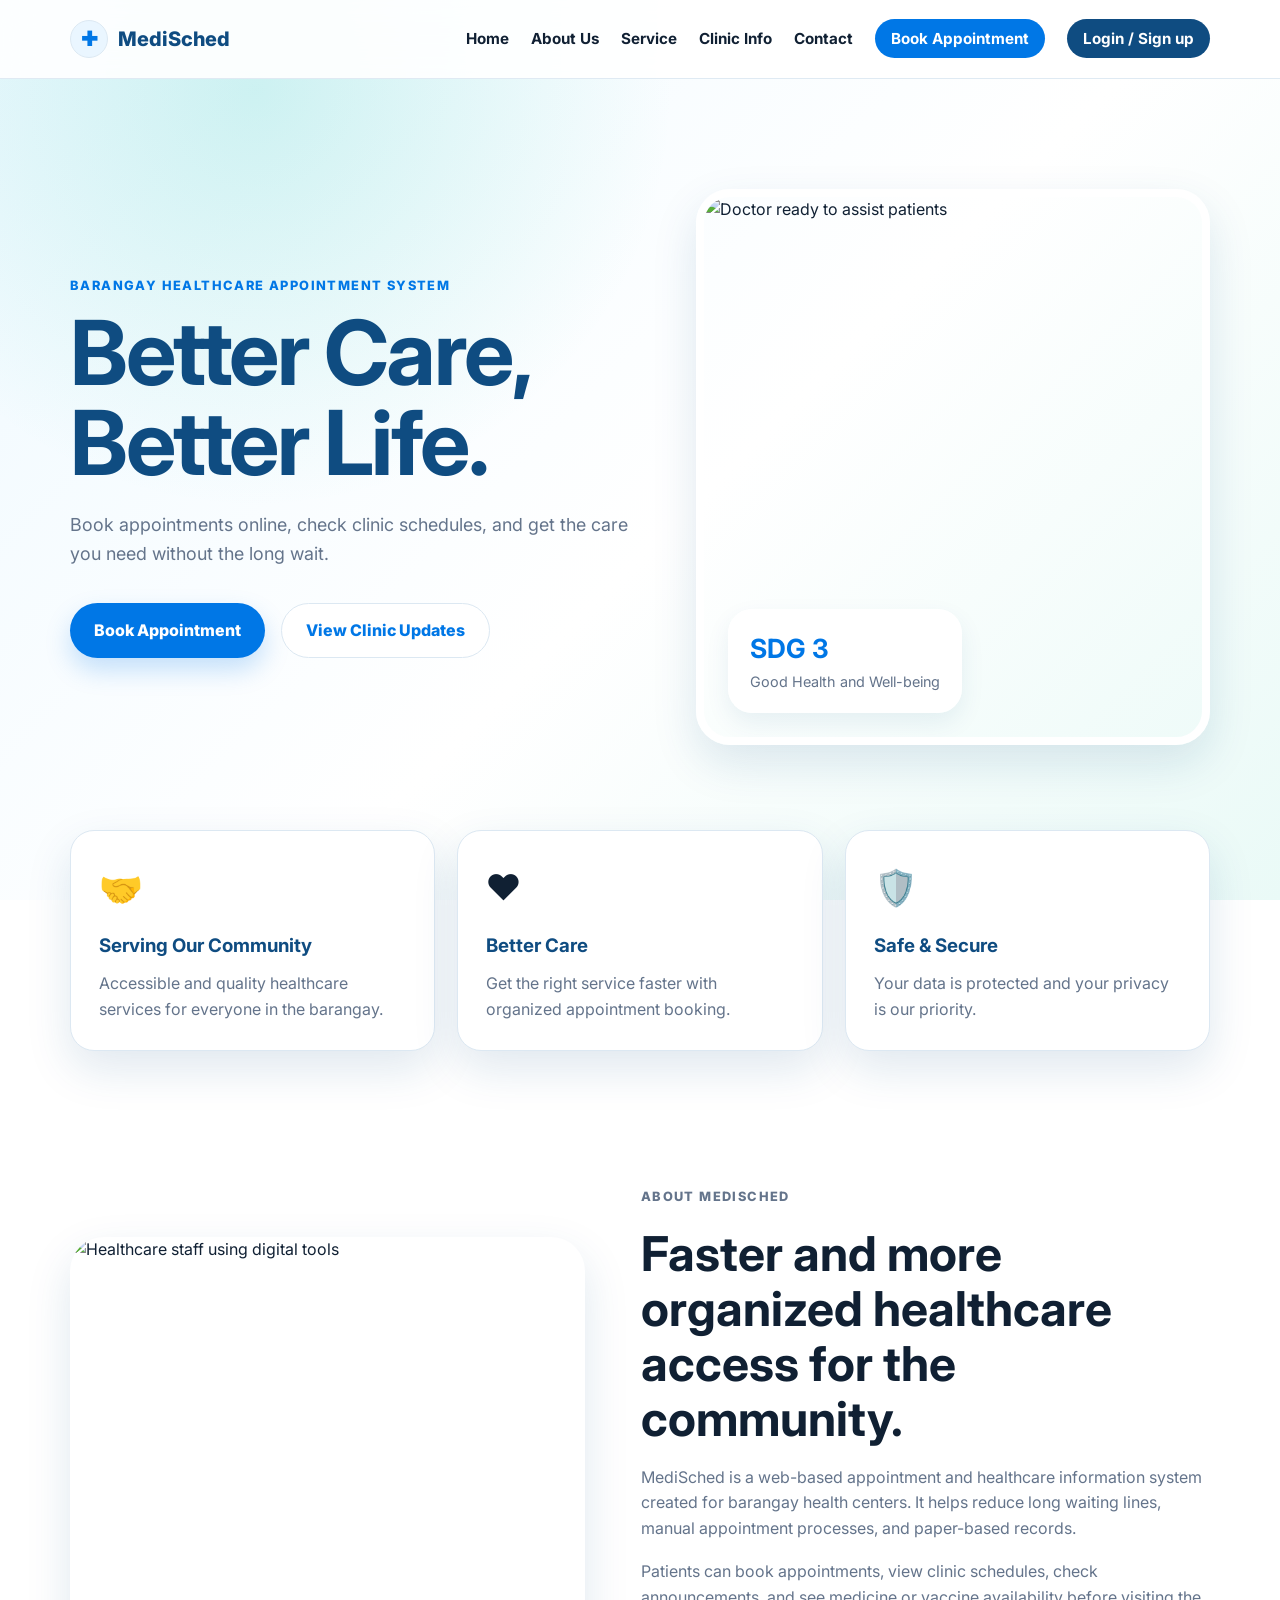
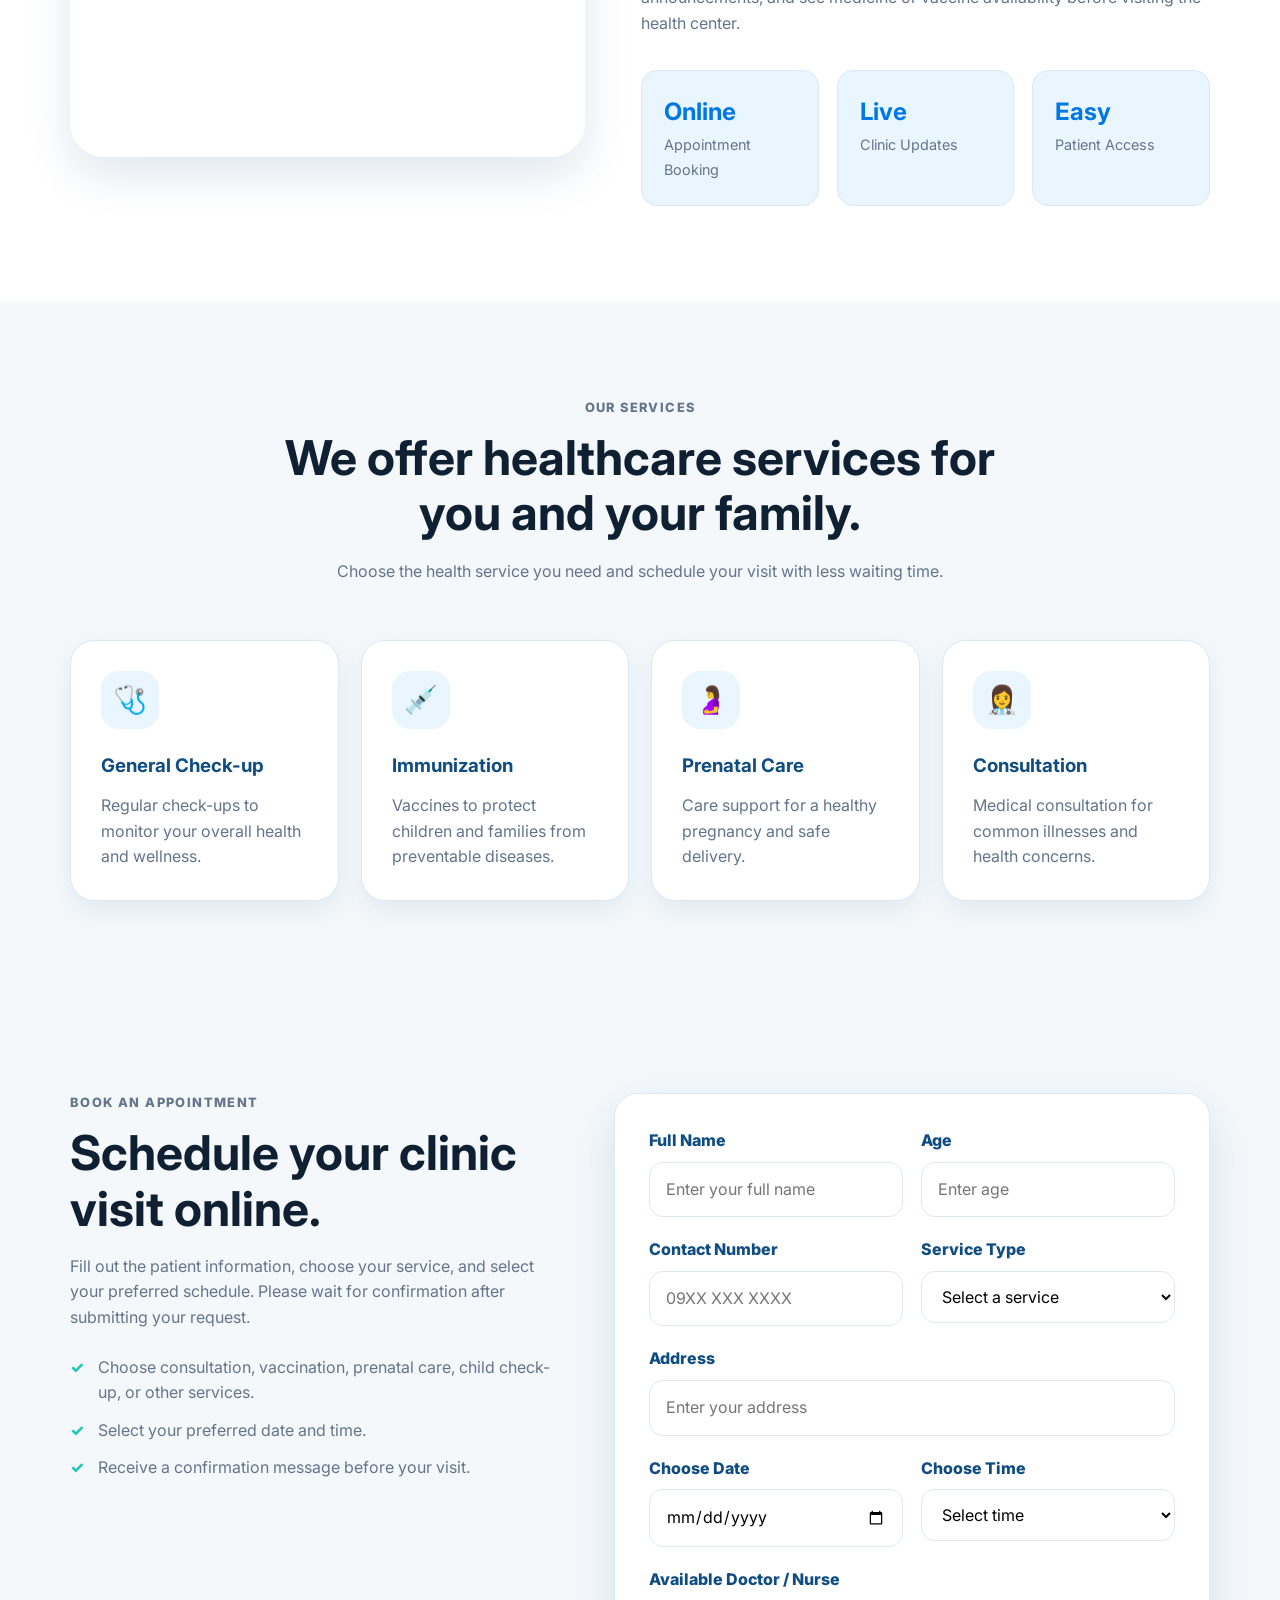
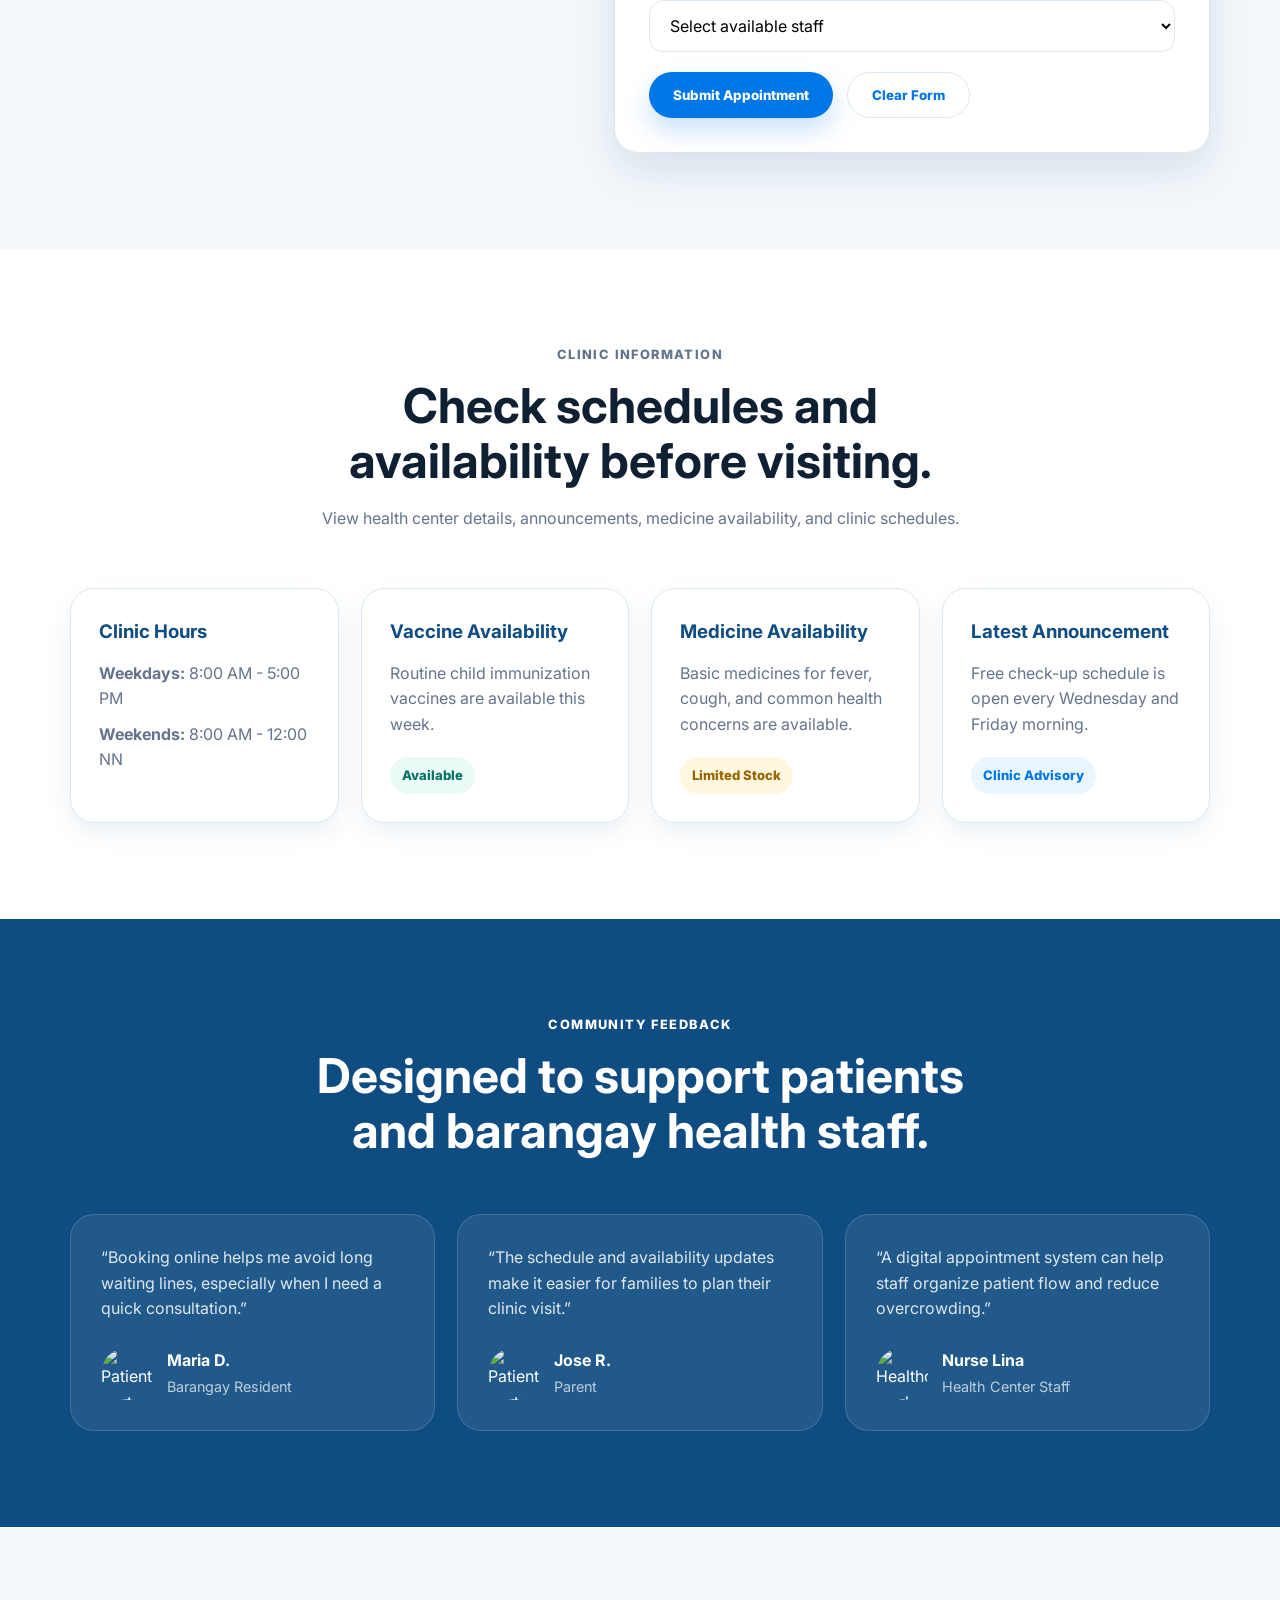
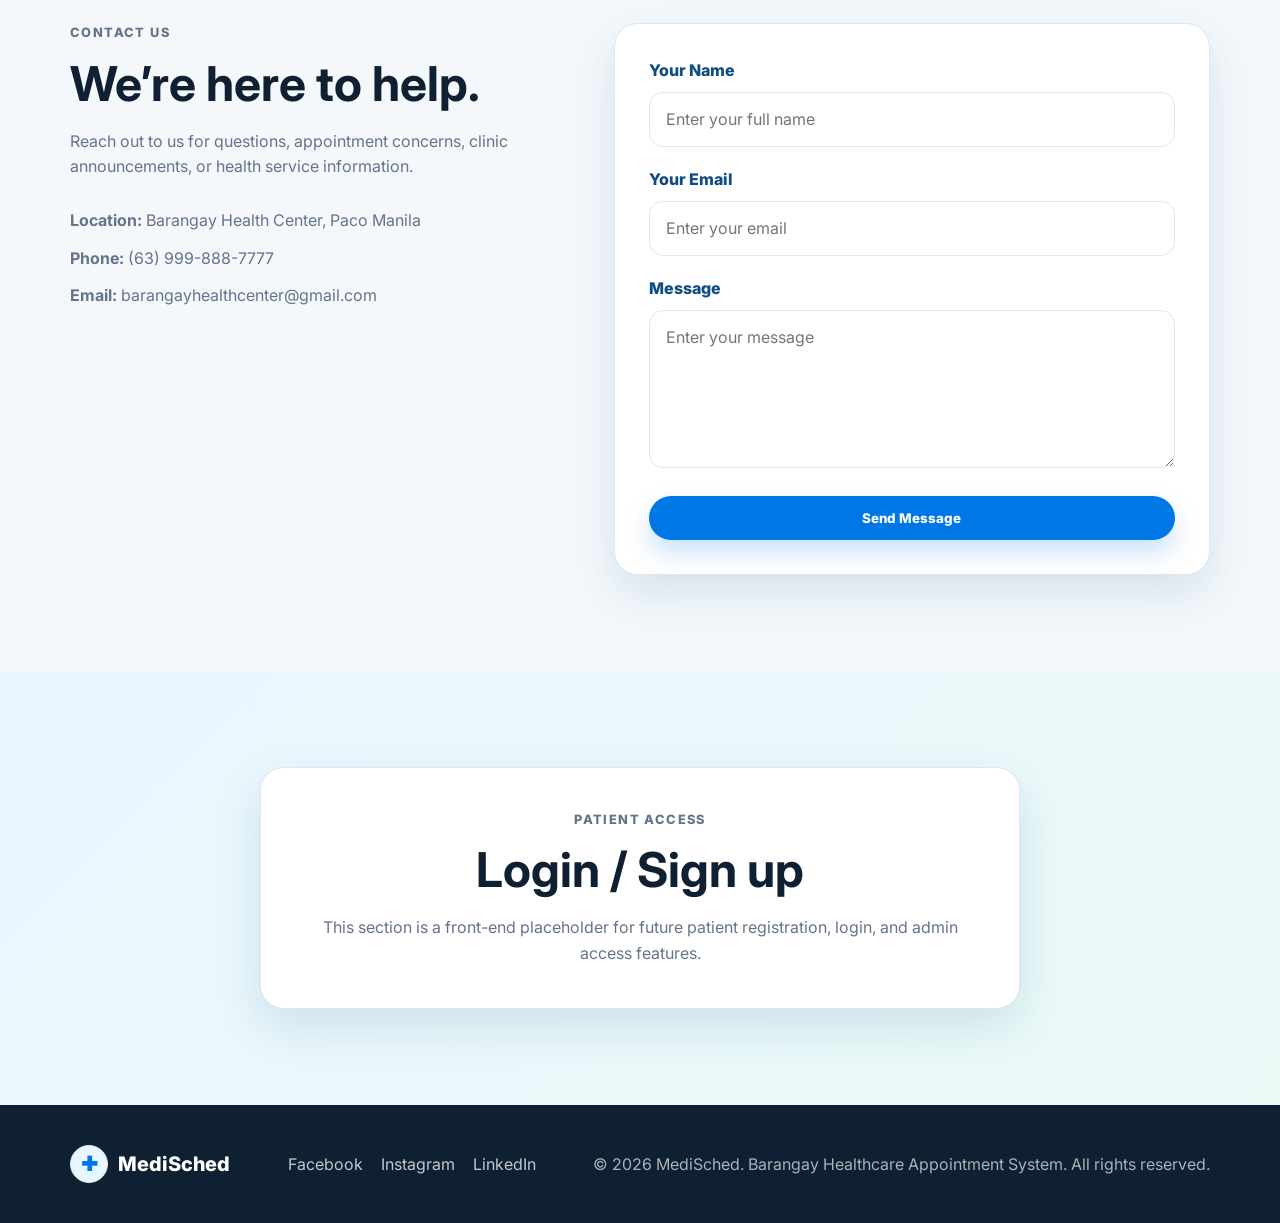
==== medisched-website.html @ ebef1446 "Add files via upload" ====
<!DOCTYPE html>
<html lang="en">
<head>
  <!-- Basic Meta Tags -->
  <meta charset="UTF-8" />
  <meta name="viewport" content="width=device-width, initial-scale=1.0" />

  <title>MediSched | Barangay Healthcare Appointment System</title>

  <!-- Google Font -->
  <link rel="preconnect" href="https://fonts.googleapis.com">
  <link rel="preconnect" href="https://fonts.gstatic.com" crossorigin>
  <link 
    href="https://fonts.googleapis.com/css2?family=Inter:wght@400;500;600;700;800&display=swap" 
    rel="stylesheet"
  >

  <!-- CSS File -->
  <link rel="stylesheet" href="style.css" />
</head>
<body>

  <!-- Header / Navigation -->
  <header class="header">
    <nav class="navbar container">
      <a href="#home" class="logo">
        <span class="logo-icon">✚</span>
        <span>MediSched</span>
      </a>

      <ul class="nav-menu" id="nav-menu">
        <li><a href="#home" class="nav-link">Home</a></li>
        <li><a href="#about" class="nav-link">About Us</a></li>
        <li><a href="#services" class="nav-link">Service</a></li>
        <li><a href="#clinic-info" class="nav-link">Clinic Info</a></li>
        <li><a href="#contact" class="nav-link">Contact</a></li>
        <li><a href="#appointment" class="nav-link nav-cta">Book Appointment</a></li>
        <li><a href="#login" class="nav-link login-link">Login / Sign up</a></li>
      </ul>

      <!-- Mobile Menu Button -->
      <button class="menu-toggle" id="menu-toggle" aria-label="Open navigation menu">
        <span></span>
        <span></span>
        <span></span>
      </button>
    </nav>
  </header>

  <main>

    <!-- Hero Section -->
    <section class="hero section" id="home">
      <div class="container hero-grid reveal">
        <div class="hero-text">
          <p class="eyebrow">Barangay Healthcare Appointment System</p>
          <h1>Better Care, Better Life.</h1>
          <p class="hero-subtitle">
            Book appointments online, check clinic schedules, and get the care you need without the long wait.
          </p>

          <div class="hero-buttons">
            <a href="#appointment" class="btn btn-primary">Book Appointment</a>
            <a href="#clinic-info" class="btn btn-secondary">View Clinic Updates</a>
          </div>
        </div>

        <div class="hero-image">
          <img 
            src="https://images.unsplash.com/photo-1582750433449-648ed127bb54?auto=format&fit=crop&w=900&q=80" 
            alt="Doctor ready to assist patients"
          >

          <div class="hero-badge">
            <strong>SDG 3</strong>
            <span>Good Health and Well-being</span>
          </div>
        </div>
      </div>
    </section>

    <!-- Quick Info Cards -->
    <section class="quick-info">
      <div class="container quick-grid">
        <article class="quick-card reveal">
          <div class="quick-icon">🤝</div>
          <h3>Serving Our Community</h3>
          <p>Accessible and quality healthcare services for everyone in the barangay.</p>
        </article>

        <article class="quick-card reveal">
          <div class="quick-icon">❤️</div>
          <h3>Better Care</h3>
          <p>Get the right service faster with organized appointment booking.</p>
        </article>

        <article class="quick-card reveal">
          <div class="quick-icon">🛡️</div>
          <h3>Safe & Secure</h3>
          <p>Your data is protected and your privacy is our priority.</p>
        </article>
      </div>
    </section>

    <!-- About Section -->
    <section class="about section" id="about">
      <div class="container about-grid">
        <div class="about-image reveal">
          <img 
            src="https://images.unsplash.com/photo-1576091160550-2173dba999ef?auto=format&fit=crop&w=900&q=80" 
            alt="Healthcare staff using digital tools"
          >
        </div>

        <div class="about-text reveal">
          <p class="eyebrow">About MediSched</p>
          <h2>Faster and more organized healthcare access for the community.</h2>
          <p>
            MediSched is a web-based appointment and healthcare information system created for barangay health centers.
            It helps reduce long waiting lines, manual appointment processes, and paper-based records.
          </p>
          <p>
            Patients can book appointments, view clinic schedules, check announcements, and see medicine or vaccine availability before visiting the health center.
          </p>

          <div class="stats">
            <div>
              <h3>Online</h3>
              <span>Appointment Booking</span>
            </div>
            <div>
              <h3>Live</h3>
              <span>Clinic Updates</span>
            </div>
            <div>
              <h3>Easy</h3>
              <span>Patient Access</span>
            </div>
          </div>
        </div>
      </div>
    </section>

    <!-- Services Section -->
    <section class="services section" id="services">
      <div class="container">
        <div class="section-header reveal">
          <p class="eyebrow">Our Services</p>
          <h2>We offer healthcare services for you and your family.</h2>
          <p>
            Choose the health service you need and schedule your visit with less waiting time.
          </p>
        </div>

        <div class="services-grid">
          <article class="service-card reveal">
            <div class="service-icon">🩺</div>
            <h3>General Check-up</h3>
            <p>Regular check-ups to monitor your overall health and wellness.</p>
          </article>

          <article class="service-card reveal">
            <div class="service-icon">💉</div>
            <h3>Immunization</h3>
            <p>Vaccines to protect children and families from preventable diseases.</p>
          </article>

          <article class="service-card reveal">
            <div class="service-icon">🤰</div>
            <h3>Prenatal Care</h3>
            <p>Care support for a healthy pregnancy and safe delivery.</p>
          </article>

          <article class="service-card reveal">
            <div class="service-icon">👩‍⚕️</div>
            <h3>Consultation</h3>
            <p>Medical consultation for common illnesses and health concerns.</p>
          </article>
        </div>
      </div>
    </section>

    <!-- Appointment Booking Section -->
    <section class="appointment section" id="appointment">
      <div class="container appointment-grid">
        <div class="appointment-info reveal">
          <p class="eyebrow">Book an Appointment</p>
          <h2>Schedule your clinic visit online.</h2>
          <p>
            Fill out the patient information, choose your service, and select your preferred schedule.
            Please wait for confirmation after submitting your request.
          </p>

          <ul class="check-list">
            <li>Choose consultation, vaccination, prenatal care, child check-up, or other services.</li>
            <li>Select your preferred date and time.</li>
            <li>Receive a confirmation message before your visit.</li>
          </ul>
        </div>

        <form class="appointment-form reveal" id="appointment-form">
          <!-- Patient Information Area -->
          <div class="form-row">
            <div class="form-group">
              <label for="patient-name">Full Name</label>
              <input type="text" id="patient-name" placeholder="Enter your full name" required>
            </div>

            <div class="form-group">
              <label for="age">Age</label>
              <input type="number" id="age" placeholder="Enter age" required>
            </div>
          </div>

          <div class="form-row">
            <div class="form-group">
              <label for="contact-number">Contact Number</label>
              <input type="tel" id="contact-number" placeholder="09XX XXX XXXX" required>
            </div>

            <div class="form-group">
              <label for="service-type">Service Type</label>
              <select id="service-type" required>
                <option value="">Select a service</option>
                <option value="consultation">Consultation</option>
                <option value="vaccination">Vaccination</option>
                <option value="prenatal">Prenatal Check-up</option>
                <option value="child">Child Check-up</option>
                <option value="other">Other Services</option>
              </select>
            </div>
          </div>

          <div class="form-group">
            <label for="address">Address</label>
            <input type="text" id="address" placeholder="Enter your address" required>
          </div>

          <!-- Schedule Selection Area -->
          <div class="form-row">
            <div class="form-group">
              <label for="appointment-date">Choose Date</label>
              <input type="date" id="appointment-date" required>
            </div>

            <div class="form-group">
              <label for="appointment-time">Choose Time</label>
              <select id="appointment-time" required>
                <option value="">Select time</option>
                <option value="8:00 AM">8:00 AM</option>
                <option value="9:00 AM">9:00 AM</option>
                <option value="10:00 AM">10:00 AM</option>
                <option value="1:00 PM">1:00 PM</option>
                <option value="2:00 PM">2:00 PM</option>
                <option value="3:00 PM">3:00 PM</option>
              </select>
            </div>
          </div>

          <div class="form-group">
            <label for="assigned-staff">Available Doctor / Nurse</label>
            <select id="assigned-staff">
              <option value="">Select available staff</option>
              <option value="nurse-ana">Nurse Ana Santos</option>
              <option value="dr-reyes">Dr. Miguel Reyes</option>
              <option value="midwife-cruz">Midwife Elena Cruz</option>
            </select>
          </div>

          <div class="form-actions">
            <button type="submit" class="btn btn-primary">Submit Appointment</button>
            <button type="reset" class="btn btn-secondary">Clear Form</button>
          </div>

          <p class="confirmation-message" id="confirmation-message">
            Your appointment request has been submitted. Please wait for confirmation.
          </p>
        </form>
      </div>
    </section>

    <!-- Clinic Information Section -->
    <section class="clinic-info section" id="clinic-info">
      <div class="container">
        <div class="section-header reveal">
          <p class="eyebrow">Clinic Information</p>
          <h2>Check schedules and availability before visiting.</h2>
          <p>
            View health center details, announcements, medicine availability, and clinic schedules.
          </p>
        </div>

        <div class="info-grid">
          <article class="info-card reveal">
            <h3>Clinic Hours</h3>
            <p><strong>Weekdays:</strong> 8:00 AM - 5:00 PM</p>
            <p><strong>Weekends:</strong> 8:00 AM - 12:00 NN</p>
          </article>

          <article class="info-card reveal">
            <h3>Vaccine Availability</h3>
            <p>Routine child immunization vaccines are available this week.</p>
            <span class="status available">Available</span>
          </article>

          <article class="info-card reveal">
            <h3>Medicine Availability</h3>
            <p>Basic medicines for fever, cough, and common health concerns are available.</p>
            <span class="status limited">Limited Stock</span>
          </article>

          <article class="info-card reveal">
            <h3>Latest Announcement</h3>
            <p>Free check-up schedule is open every Wednesday and Friday morning.</p>
            <span class="status update">Clinic Advisory</span>
          </article>
        </div>
      </div>
    </section>

    <!-- Testimonials / Community Feedback Section -->
    <section class="testimonials section">
      <div class="container">
        <div class="section-header reveal">
          <p class="eyebrow">Community Feedback</p>
          <h2>Designed to support patients and barangay health staff.</h2>
        </div>

        <div class="testimonial-grid">
          <article class="testimonial-card reveal">
            <p>
              “Booking online helps me avoid long waiting lines, especially when I need a quick consultation.”
            </p>
            <div class="client">
              <img src="https://randomuser.me/api/portraits/women/32.jpg" alt="Patient portrait">
              <div>
                <h4>Maria D.</h4>
                <span>Barangay Resident</span>
              </div>
            </div>
          </article>

          <article class="testimonial-card reveal">
            <p>
              “The schedule and availability updates make it easier for families to plan their clinic visit.”
            </p>
            <div class="client">
              <img src="https://randomuser.me/api/portraits/men/45.jpg" alt="Patient portrait">
              <div>
                <h4>Jose R.</h4>
                <span>Parent</span>
              </div>
            </div>
          </article>

          <article class="testimonial-card reveal">
            <p>
              “A digital appointment system can help staff organize patient flow and reduce overcrowding.”
            </p>
            <div class="client">
              <img src="https://randomuser.me/api/portraits/women/68.jpg" alt="Healthcare worker portrait">
              <div>
                <h4>Nurse Lina</h4>
                <span>Health Center Staff</span>
              </div>
            </div>
          </article>
        </div>
      </div>
    </section>

    <!-- Contact Section -->
    <section class="contact section" id="contact">
      <div class="container contact-grid">
        <div class="contact-info reveal">
          <p class="eyebrow">Contact Us</p>
          <h2>We’re here to help.</h2>
          <p>
            Reach out to us for questions, appointment concerns, clinic announcements, or health service information.
          </p>

          <div class="contact-details">
            <p><strong>Location:</strong> Barangay Health Center, Paco Manila</p>
            <p><strong>Phone:</strong> (63) 999-888-7777</p>
            <p><strong>Email:</strong> barangayhealthcenter@gmail.com</p>
          </div>
        </div>

        <form class="contact-form reveal" id="contact-form">
          <div class="form-group">
            <label for="name">Your Name</label>
            <input type="text" id="name" placeholder="Enter your full name" required>
          </div>

          <div class="form-group">
            <label for="email">Your Email</label>
            <input type="email" id="email" placeholder="Enter your email" required>
          </div>

          <div class="form-group">
            <label for="message">Message</label>
            <textarea id="message" rows="5" placeholder="Enter your message"></textarea>
          </div>

          <button type="submit" class="btn btn-primary form-btn">Send Message</button>
        </form>
      </div>
    </section>

    <!-- Login Placeholder Section -->
    <section class="login-section section" id="login">
      <div class="container login-box reveal">
        <p class="eyebrow">Patient Access</p>
        <h2>Login / Sign up</h2>
        <p>
          This section is a front-end placeholder for future patient registration, login, and admin access features.
        </p>
      </div>
    </section>

  </main>

  <!-- Footer -->
  <footer class="footer">
    <div class="container footer-content">
      <a href="#home" class="logo footer-logo">
        <span class="logo-icon">✚</span>
        <span>MediSched</span>
      </a>

      <div class="social-links">
        <a href="#" aria-label="Facebook">Facebook</a>
        <a href="#" aria-label="Instagram">Instagram</a>
        <a href="#" aria-label="LinkedIn">LinkedIn</a>
      </div>

      <p>© 2026 MediSched. Barangay Healthcare Appointment System. All rights reserved.</p>
    </div>
  </footer>

  <!-- JavaScript File -->
  <script src="script.js"></script>
</body>
</html>
---- style.css ----
/* ================================
   Global Styles
================================ */

:root {
  --primary: #0077e6;
  --primary-dark: #005eb8;
  --secondary: #0f4c81;
  --accent: #20c7b5;
  --soft-blue: #eaf6ff;
  --soft-mint: #eafaf7;
  --dark: #102033;
  --gray: #64748b;
  --light-gray: #f4f8fb;
  --white: #ffffff;
  --border: #dce8f2;

  --shadow-sm: 0 10px 25px rgba(15, 76, 129, 0.08);
  --shadow-md: 0 18px 45px rgba(15, 76, 129, 0.13);

  --radius-sm: 16px;
  --radius-md: 24px;
  --radius-lg: 34px;

  --transition: all 0.3s ease;
}

* {
  margin: 0;
  padding: 0;
  box-sizing: border-box;
}

html {
  scroll-behavior: smooth;
}

body {
  font-family: "Inter", sans-serif;
  color: var(--dark);
  background: var(--white);
  line-height: 1.6;
}

img {
  width: 100%;
  display: block;
}

a {
  text-decoration: none;
  color: inherit;
}

ul {
  list-style: none;
}

.container {
  width: min(1140px, 92%);
  margin: 0 auto;
}

.section {
  padding: 96px 0;
}

.eyebrow {
  color: var(--primary);
  font-weight: 800;
  text-transform: uppercase;
  letter-spacing: 1.4px;
  font-size: 0.8rem;
  margin-bottom: 12px;
}

.section-header {
  max-width: 720px;
  text-align: center;
  margin: 0 auto 56px;
}

.section-header h2,
.about-text h2,
.contact-info h2,
.appointment-info h2,
.login-box h2 {
  font-size: clamp(2rem, 4vw, 3rem);
  line-height: 1.15;
  margin-bottom: 18px;
}

.section-header p,
.about-text p,
.contact-info p,
.appointment-info p,
.login-box p {
  color: var(--gray);
}

/* ================================
   Buttons
================================ */

.btn {
  display: inline-flex;
  align-items: center;
  justify-content: center;
  padding: 14px 24px;
  border-radius: 999px;
  font-weight: 800;
  transition: var(--transition);
  cursor: pointer;
  border: none;
  font-family: inherit;
}

.btn-primary {
  background: var(--primary);
  color: var(--white);
  box-shadow: 0 12px 26px rgba(0, 119, 230, 0.22);
}

.btn-primary:hover {
  background: var(--primary-dark);
  transform: translateY(-3px);
}

.btn-secondary {
  background: var(--white);
  color: var(--primary);
  border: 1px solid var(--border);
}

.btn-secondary:hover {
  border-color: var(--primary);
  transform: translateY(-3px);
}

/* ================================
   Header / Navigation
================================ */

.header {
  position: fixed;
  top: 0;
  width: 100%;
  z-index: 100;
  background: rgba(255, 255, 255, 0.9);
  backdrop-filter: blur(16px);
  border-bottom: 1px solid rgba(220, 232, 242, 0.9);
}

.navbar {
  min-height: 78px;
  display: flex;
  align-items: center;
  justify-content: space-between;
}

.logo {
  display: inline-flex;
  align-items: center;
  gap: 10px;
  font-size: 1.25rem;
  font-weight: 800;
  color: var(--secondary);
}

.logo-icon {
  width: 38px;
  height: 38px;
  border-radius: 50%;
  display: grid;
  place-items: center;
  background: var(--soft-blue);
  color: var(--primary);
  border: 1px solid var(--border);
}

.nav-menu {
  display: flex;
  align-items: center;
  gap: 22px;
}

.nav-link {
  font-weight: 700;
  color: var(--dark);
  transition: var(--transition);
  font-size: 0.95rem;
}

.nav-link:hover {
  color: var(--primary);
}

.nav-cta,
.login-link {
  background: var(--primary);
  color: var(--white);
  padding: 10px 16px;
  border-radius: 999px;
}

.login-link {
  background: var(--secondary);
}

.nav-cta:hover,
.login-link:hover {
  color: var(--white);
  transform: translateY(-2px);
}

/* Mobile menu button */
.menu-toggle {
  display: none;
  flex-direction: column;
  gap: 5px;
  background: transparent;
  border: none;
  cursor: pointer;
}

.menu-toggle span {
  width: 26px;
  height: 3px;
  background: var(--dark);
  border-radius: 999px;
  transition: var(--transition);
}

/* ================================
   Hero Section
================================ */

.hero {
  min-height: 100vh;
  display: flex;
  align-items: center;
  padding-top: 130px;
  background:
    radial-gradient(circle at 20% 10%, rgba(32, 199, 181, 0.18), transparent 32%),
    linear-gradient(135deg, #eef9ff 0%, #ffffff 55%, #eafaf7 100%);
}

.hero-grid {
  display: grid;
  grid-template-columns: 1.05fr 0.95fr;
  align-items: center;
  gap: 58px;
}

.hero h1 {
  font-size: clamp(3rem, 7vw, 5.6rem);
  line-height: 1;
  letter-spacing: -2.5px;
  margin-bottom: 24px;
  color: var(--secondary);
}

.hero-subtitle {
  color: var(--gray);
  font-size: 1.12rem;
  max-width: 620px;
  margin-bottom: 34px;
}

.hero-buttons {
  display: flex;
  gap: 16px;
  flex-wrap: wrap;
}

.hero-image {
  position: relative;
  border-radius: var(--radius-lg);
  overflow: hidden;
  box-shadow: var(--shadow-md);
  border: 8px solid var(--white);
}

.hero-image img {
  height: 540px;
  object-fit: cover;
}

.hero-badge {
  position: absolute;
  left: 24px;
  bottom: 24px;
  background: rgba(255, 255, 255, 0.94);
  backdrop-filter: blur(10px);
  padding: 18px 22px;
  border-radius: var(--radius-md);
  box-shadow: var(--shadow-sm);
}

.hero-badge strong {
  display: block;
  font-size: 1.65rem;
  color: var(--primary);
}

.hero-badge span {
  color: var(--gray);
  font-size: 0.9rem;
}

/* ================================
   Quick Info Cards
================================ */

.quick-info {
  margin-top: -70px;
  position: relative;
  z-index: 2;
  padding-bottom: 40px;
}

.quick-grid {
  display: grid;
  grid-template-columns: repeat(3, 1fr);
  gap: 22px;
}

.quick-card {
  background: var(--white);
  padding: 28px;
  border-radius: var(--radius-md);
  box-shadow: var(--shadow-md);
  border: 1px solid var(--border);
}

.quick-icon {
  font-size: 2.2rem;
  margin-bottom: 16px;
}

.quick-card h3 {
  color: var(--secondary);
  margin-bottom: 10px;
}

.quick-card p {
  color: var(--gray);
}

/* ================================
   About Section
================================ */

.about-grid {
  display: grid;
  grid-template-columns: 0.95fr 1.05fr;
  align-items: center;
  gap: 56px;
}

.about-image img {
  border-radius: var(--radius-lg);
  height: 520px;
  object-fit: cover;
  box-shadow: var(--shadow-md);
}

.about-text p {
  margin-bottom: 18px;
}

.stats {
  display: grid;
  grid-template-columns: repeat(3, 1fr);
  gap: 18px;
  margin-top: 34px;
}

.stats div {
  background: var(--soft-blue);
  padding: 22px;
  border-radius: var(--radius-sm);
  border: 1px solid var(--border);
}

.stats h3 {
  color: var(--primary);
  font-size: 1.5rem;
}

.stats span {
  color: var(--gray);
  font-size: 0.9rem;
}

/* ================================
   Services Section
================================ */

.services,
.appointment,
.contact {
  background: var(--light-gray);
}

.services-grid {
  display: grid;
  grid-template-columns: repeat(4, 1fr);
  gap: 22px;
}

.service-card {
  background: var(--white);
  padding: 30px;
  border-radius: var(--radius-md);
  box-shadow: var(--shadow-sm);
  border: 1px solid var(--border);
  transition: var(--transition);
}

.service-card:hover {
  transform: translateY(-8px);
  box-shadow: var(--shadow-md);
}

.service-icon {
  width: 58px;
  height: 58px;
  border-radius: 18px;
  background: var(--soft-blue);
  display: grid;
  place-items: center;
  font-size: 1.7rem;
  margin-bottom: 22px;
}

.service-card h3 {
  color: var(--secondary);
  margin-bottom: 12px;
}

.service-card p {
  color: var(--gray);
}

/* ================================
   Appointment Section
================================ */

.appointment-grid {
  display: grid;
  grid-template-columns: 0.9fr 1.1fr;
  gap: 56px;
  align-items: start;
}

.check-list {
  margin-top: 24px;
}

.check-list li {
  color: var(--gray);
  margin-bottom: 12px;
  padding-left: 28px;
  position: relative;
}

.check-list li::before {
  content: "✓";
  position: absolute;
  left: 0;
  color: var(--accent);
  font-weight: 800;
}

.appointment-form,
.contact-form {
  background: var(--white);
  padding: 34px;
  border-radius: var(--radius-md);
  box-shadow: var(--shadow-md);
  border: 1px solid var(--border);
}

.form-row {
  display: grid;
  grid-template-columns: repeat(2, 1fr);
  gap: 18px;
}

.form-group {
  margin-bottom: 20px;
}

.form-group label {
  display: block;
  font-weight: 800;
  margin-bottom: 8px;
  color: var(--secondary);
}

.form-group input,
.form-group select,
.form-group textarea {
  width: 100%;
  padding: 14px 16px;
  border: 1px solid var(--border);
  border-radius: 14px;
  font: inherit;
  outline: none;
  transition: var(--transition);
  background: var(--white);
}

.form-group input:focus,
.form-group select:focus,
.form-group textarea:focus {
  border-color: var(--primary);
  box-shadow: 0 0 0 4px rgba(0, 119, 230, 0.08);
}

.form-actions {
  display: flex;
  gap: 14px;
  flex-wrap: wrap;
}

.confirmation-message {
  display: none;
  margin-top: 20px;
  padding: 14px 16px;
  border-radius: 14px;
  background: var(--soft-mint);
  color: #087466;
  font-weight: 700;
}

/* ================================
   Clinic Information Section
================================ */

.info-grid {
  display: grid;
  grid-template-columns: repeat(4, 1fr);
  gap: 22px;
}

.info-card {
  background: var(--white);
  padding: 28px;
  border-radius: var(--radius-md);
  border: 1px solid var(--border);
  box-shadow: var(--shadow-sm);
}

.info-card h3 {
  color: var(--secondary);
  margin-bottom: 14px;
}

.info-card p {
  color: var(--gray);
  margin-bottom: 10px;
}

.status {
  display: inline-flex;
  padding: 8px 12px;
  border-radius: 999px;
  font-size: 0.82rem;
  font-weight: 800;
  margin-top: 10px;
}

.available {
  background: var(--soft-mint);
  color: #087466;
}

.limited {
  background: #fff7df;
  color: #9a6400;
}

.update {
  background: var(--soft-blue);
  color: var(--primary);
}

/* ================================
   Testimonials Section
================================ */

.testimonials {
  background: var(--secondary);
  color: var(--white);
}

.testimonials .section-header p,
.testimonials .section-header h2 {
  color: var(--white);
}

.testimonial-grid {
  display: grid;
  grid-template-columns: repeat(3, 1fr);
  gap: 22px;
}

.testimonial-card {
  background: rgba(255, 255, 255, 0.08);
  padding: 30px;
  border-radius: var(--radius-md);
  border: 1px solid rgba(255, 255, 255, 0.14);
}

.testimonial-card p {
  color: rgba(255, 255, 255, 0.85);
  margin-bottom: 26px;
}

.client {
  display: flex;
  align-items: center;
  gap: 14px;
}

.client img {
  width: 52px;
  height: 52px;
  border-radius: 50%;
  object-fit: cover;
}

.client h4 {
  font-size: 1rem;
}

.client span {
  color: rgba(255, 255, 255, 0.7);
  font-size: 0.9rem;
}

/* ================================
   Contact Section
================================ */

.contact-grid {
  display: grid;
  grid-template-columns: 0.9fr 1.1fr;
  gap: 56px;
  align-items: start;
}

.contact-details {
  margin-top: 28px;
}

.contact-details p {
  margin-bottom: 12px;
}

.form-btn {
  width: 100%;
}

/* ================================
   Login Placeholder Section
================================ */

.login-section {
  background: linear-gradient(135deg, var(--soft-blue), var(--soft-mint));
}

.login-box {
  max-width: 760px;
  background: var(--white);
  padding: 42px;
  border-radius: var(--radius-md);
  box-shadow: var(--shadow-md);
  border: 1px solid var(--border);
  text-align: center;
}

/* ================================
   Footer
================================ */

.footer {
  background: var(--dark);
  color: var(--white);
  padding: 40px 0;
}

.footer-content {
  display: flex;
  align-items: center;
  justify-content: space-between;
  gap: 24px;
  flex-wrap: wrap;
}

.footer-logo {
  color: var(--white);
}

.social-links {
  display: flex;
  gap: 18px;
  flex-wrap: wrap;
}

.social-links a {
  color: rgba(255, 255, 255, 0.75);
  transition: var(--transition);
}

.social-links a:hover {
  color: var(--accent);
}

.footer p {
  color: rgba(255, 255, 255, 0.65);
}

/* ================================
   Scroll Reveal Animation
================================ */

.reveal {
  opacity: 0;
  transform: translateY(28px);
  transition: opacity 0.7s ease, transform 0.7s ease;
}

.reveal.active {
  opacity: 1;
  transform: translateY(0);
}

/* ================================
   Responsive Design
================================ */

@media (max-width: 1100px) {
  .nav-menu {
    gap: 14px;
  }

  .nav-link {
    font-size: 0.88rem;
  }

  .services-grid,
  .info-grid {
    grid-template-columns: repeat(2, 1fr);
  }
}

@media (max-width: 992px) {
  .hero-grid,
  .about-grid,
  .appointment-grid,
  .contact-grid {
    grid-template-columns: 1fr;
  }

  .hero-image img,
  .about-image img {
    height: 420px;
  }

  .testimonial-grid {
    grid-template-columns: repeat(2, 1fr);
  }

  .hero {
    min-height: auto;
  }

  .quick-info {
    margin-top: 0;
    padding-top: 40px;
  }
}

@media (max-width: 768px) {
  .section {
    padding: 76px 0;
  }

  .menu-toggle {
    display: flex;
  }

  .nav-menu {
    position: fixed;
    top: 78px;
    right: -100%;
    width: 84%;
    height: calc(100vh - 78px);
    background: var(--white);
    flex-direction: column;
    align-items: flex-start;
    padding: 34px;
    gap: 24px;
    box-shadow: var(--shadow-md);
    transition: var(--transition);
  }

  .nav-menu.active {
    right: 0;
  }

  .menu-toggle.active span:nth-child(1) {
    transform: translateY(8px) rotate(45deg);
  }

  .menu-toggle.active span:nth-child(2) {
    opacity: 0;
  }

  .menu-toggle.active span:nth-child(3) {
    transform: translateY(-8px) rotate(-45deg);
  }

  .quick-grid,
  .services-grid,
  .info-grid,
  .testimonial-grid,
  .stats,
  .form-row {
    grid-template-columns: 1fr;
  }

  .hero h1 {
    letter-spacing: -1.5px;
  }

  .footer-content {
    flex-direction: column;
    text-align: center;
  }
}

@media (max-width: 480px) {
  .hero {
    padding-top: 115px;
  }

  .hero-buttons,
  .form-actions {
    flex-direction: column;
  }

  .btn {
    width: 100%;
  }

  .hero-image img,
  .about-image img {
    height: 320px;
  }

  .appointment-form,
  .contact-form,
  .login-box {
    padding: 24px;
  }
}
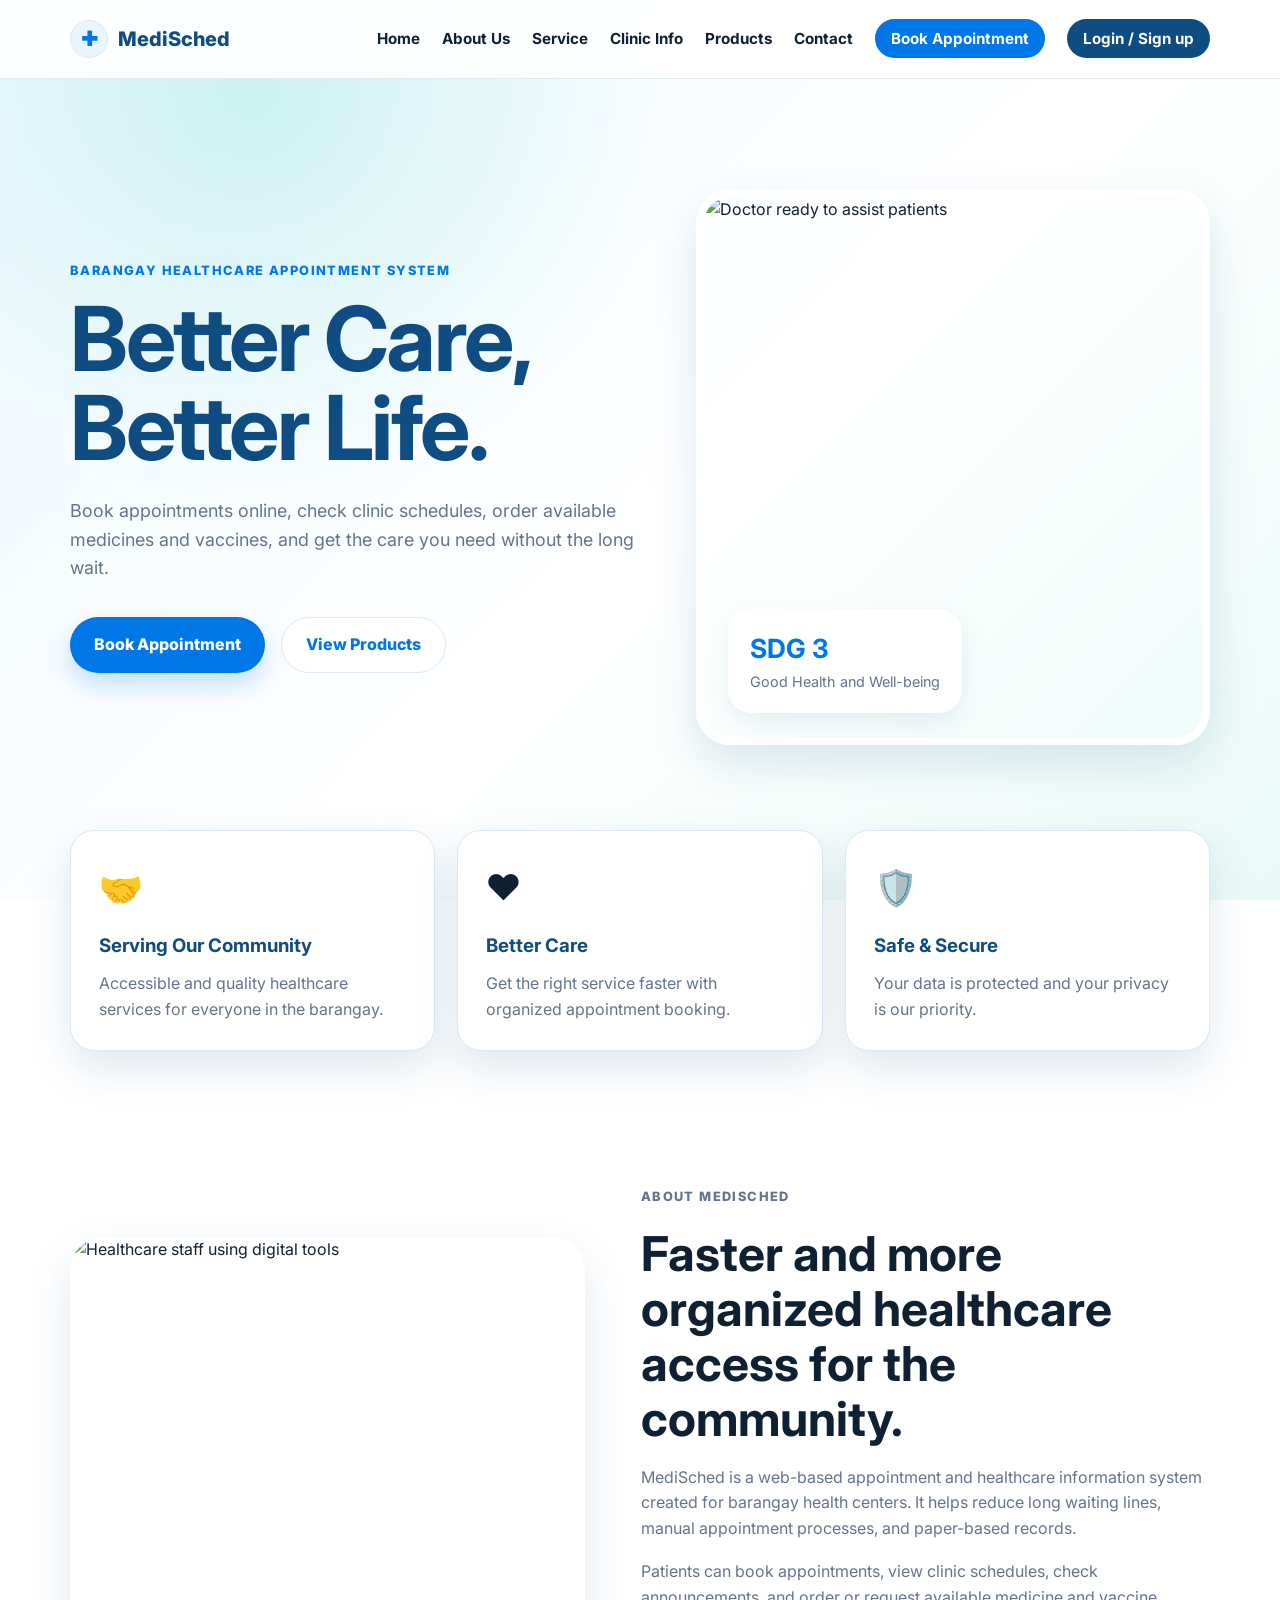
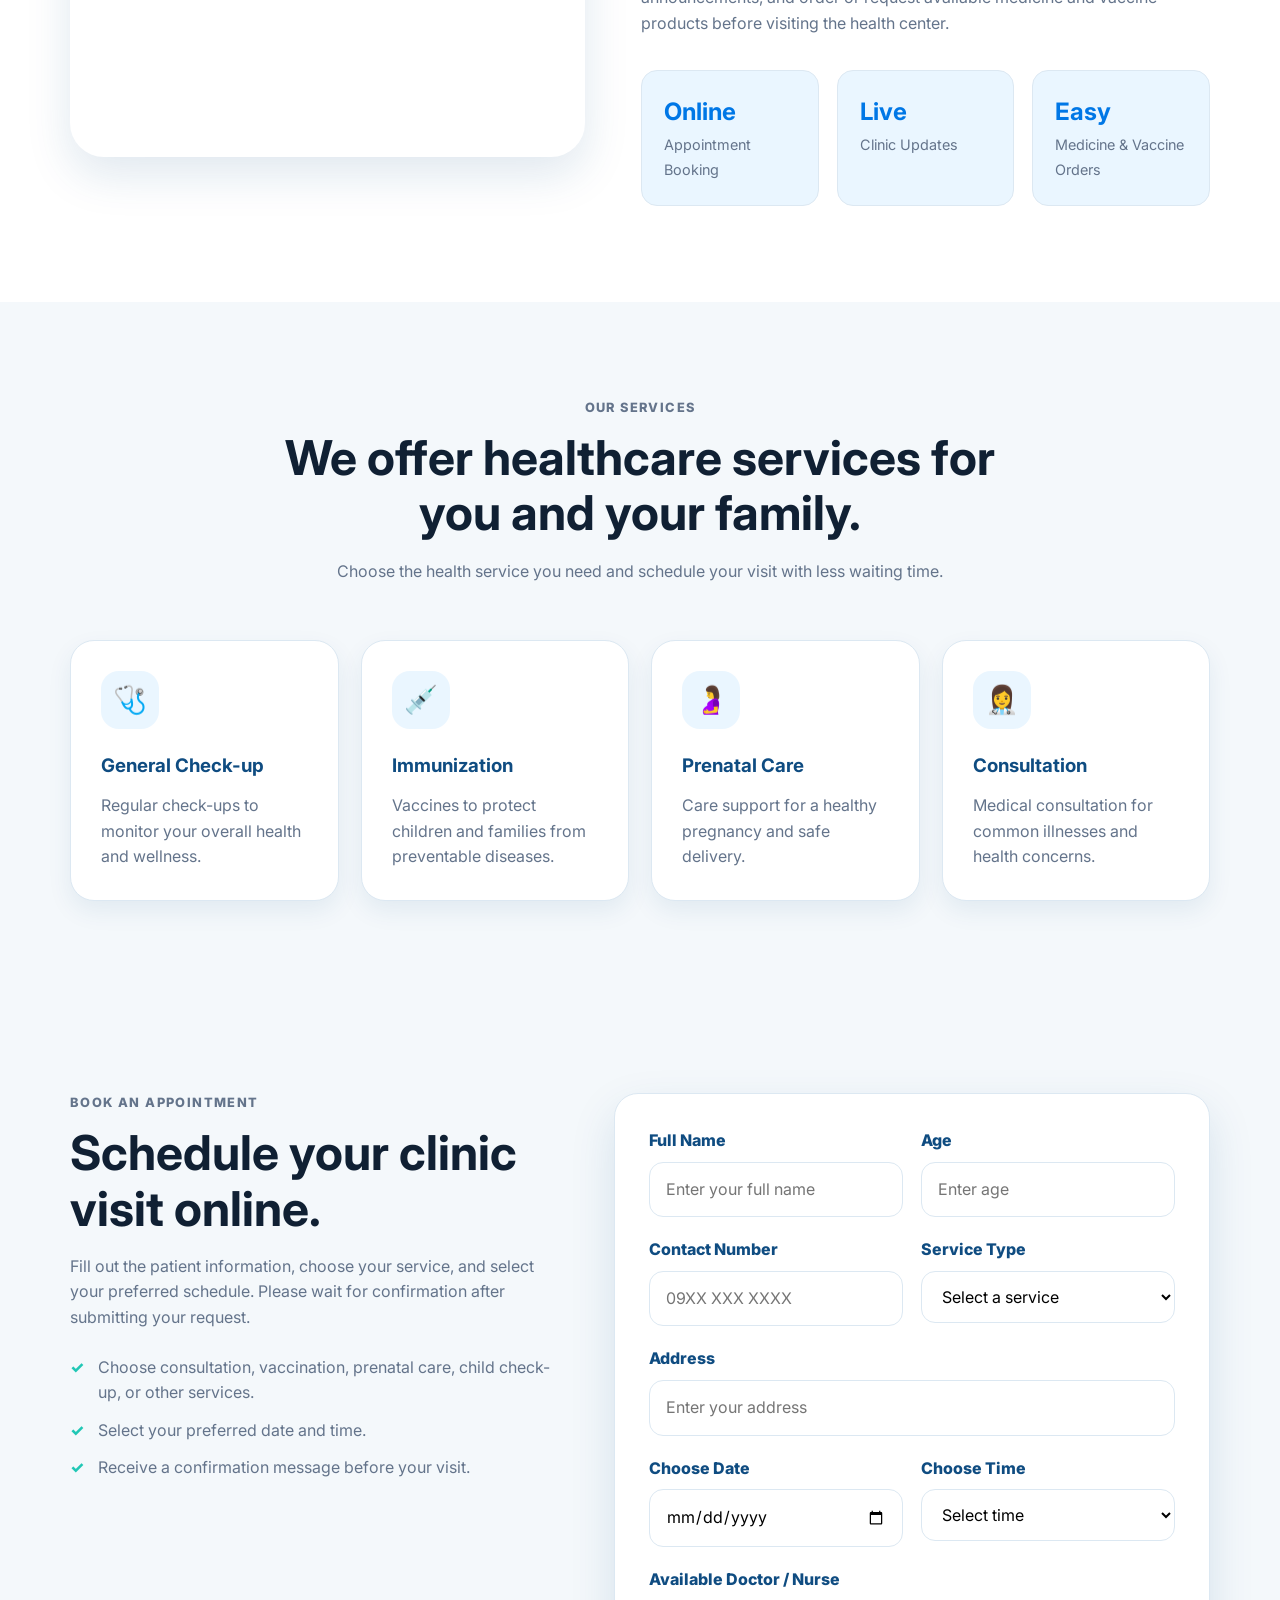
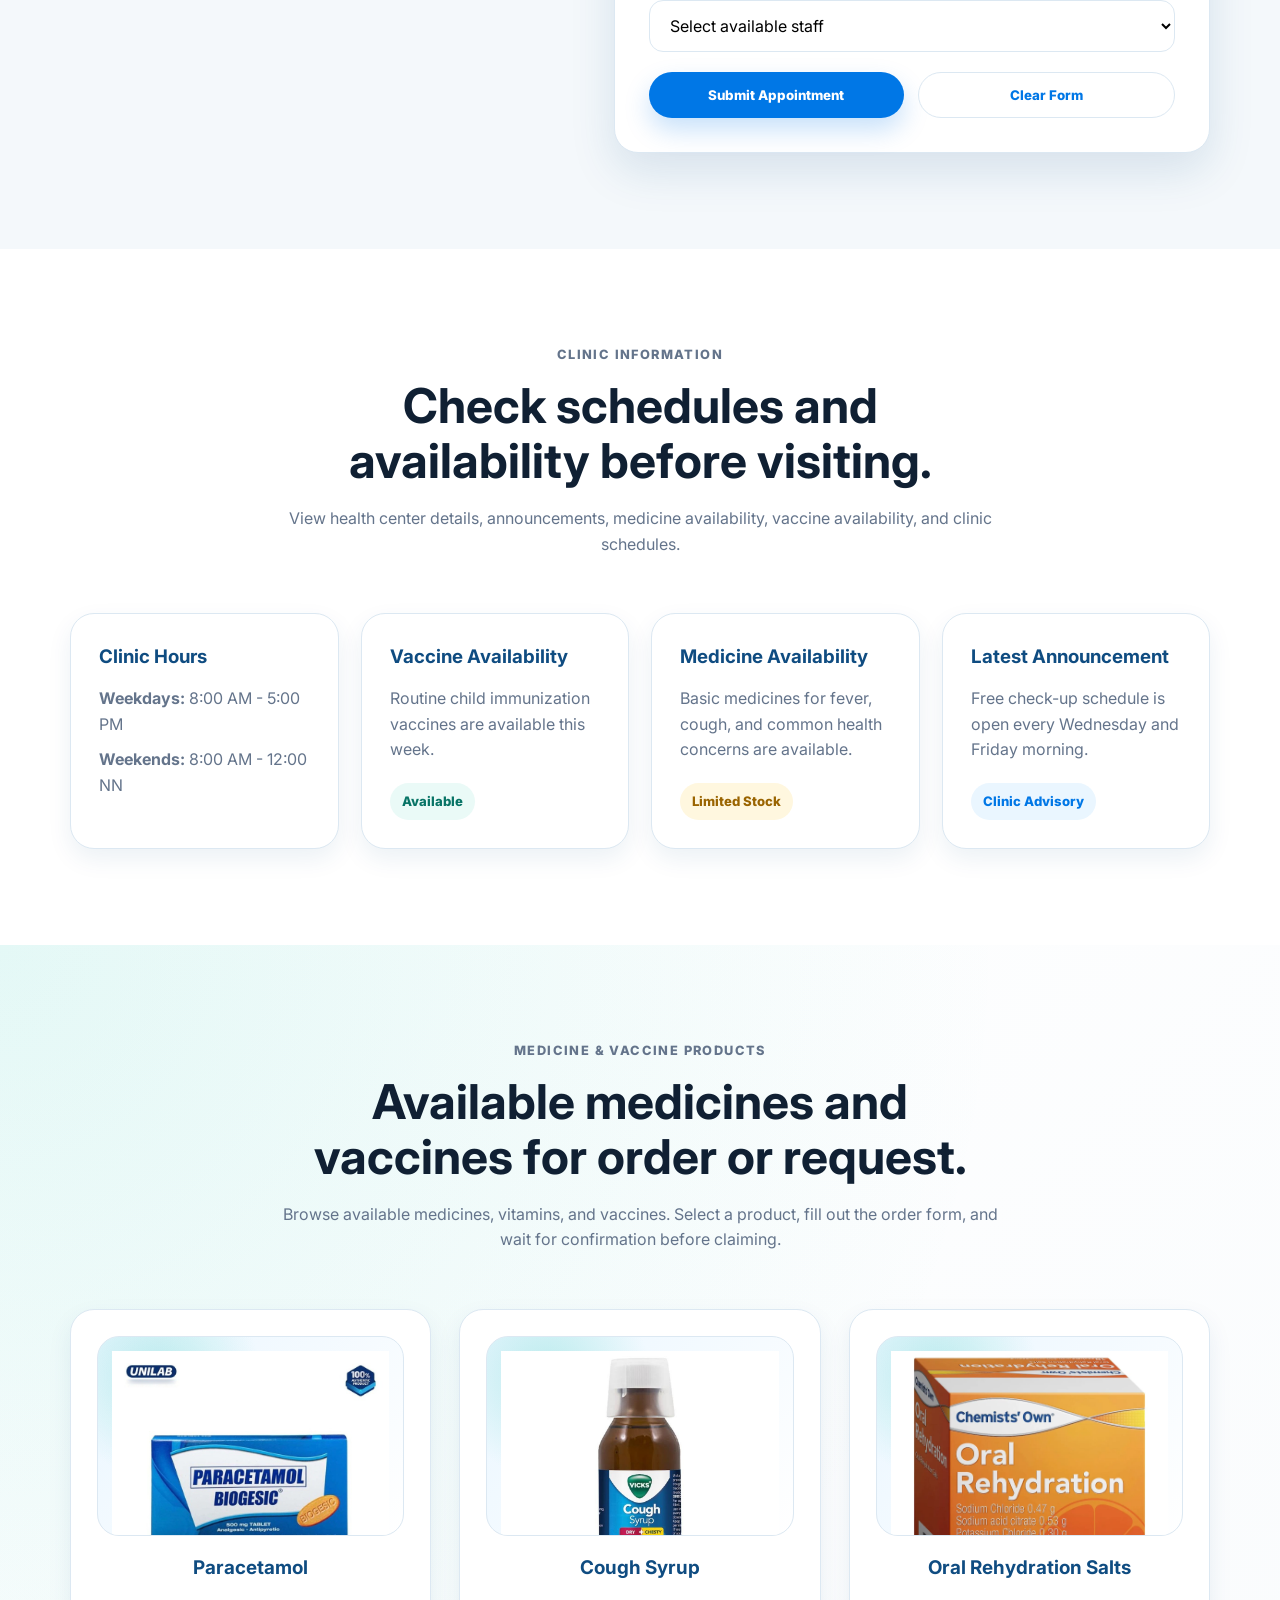
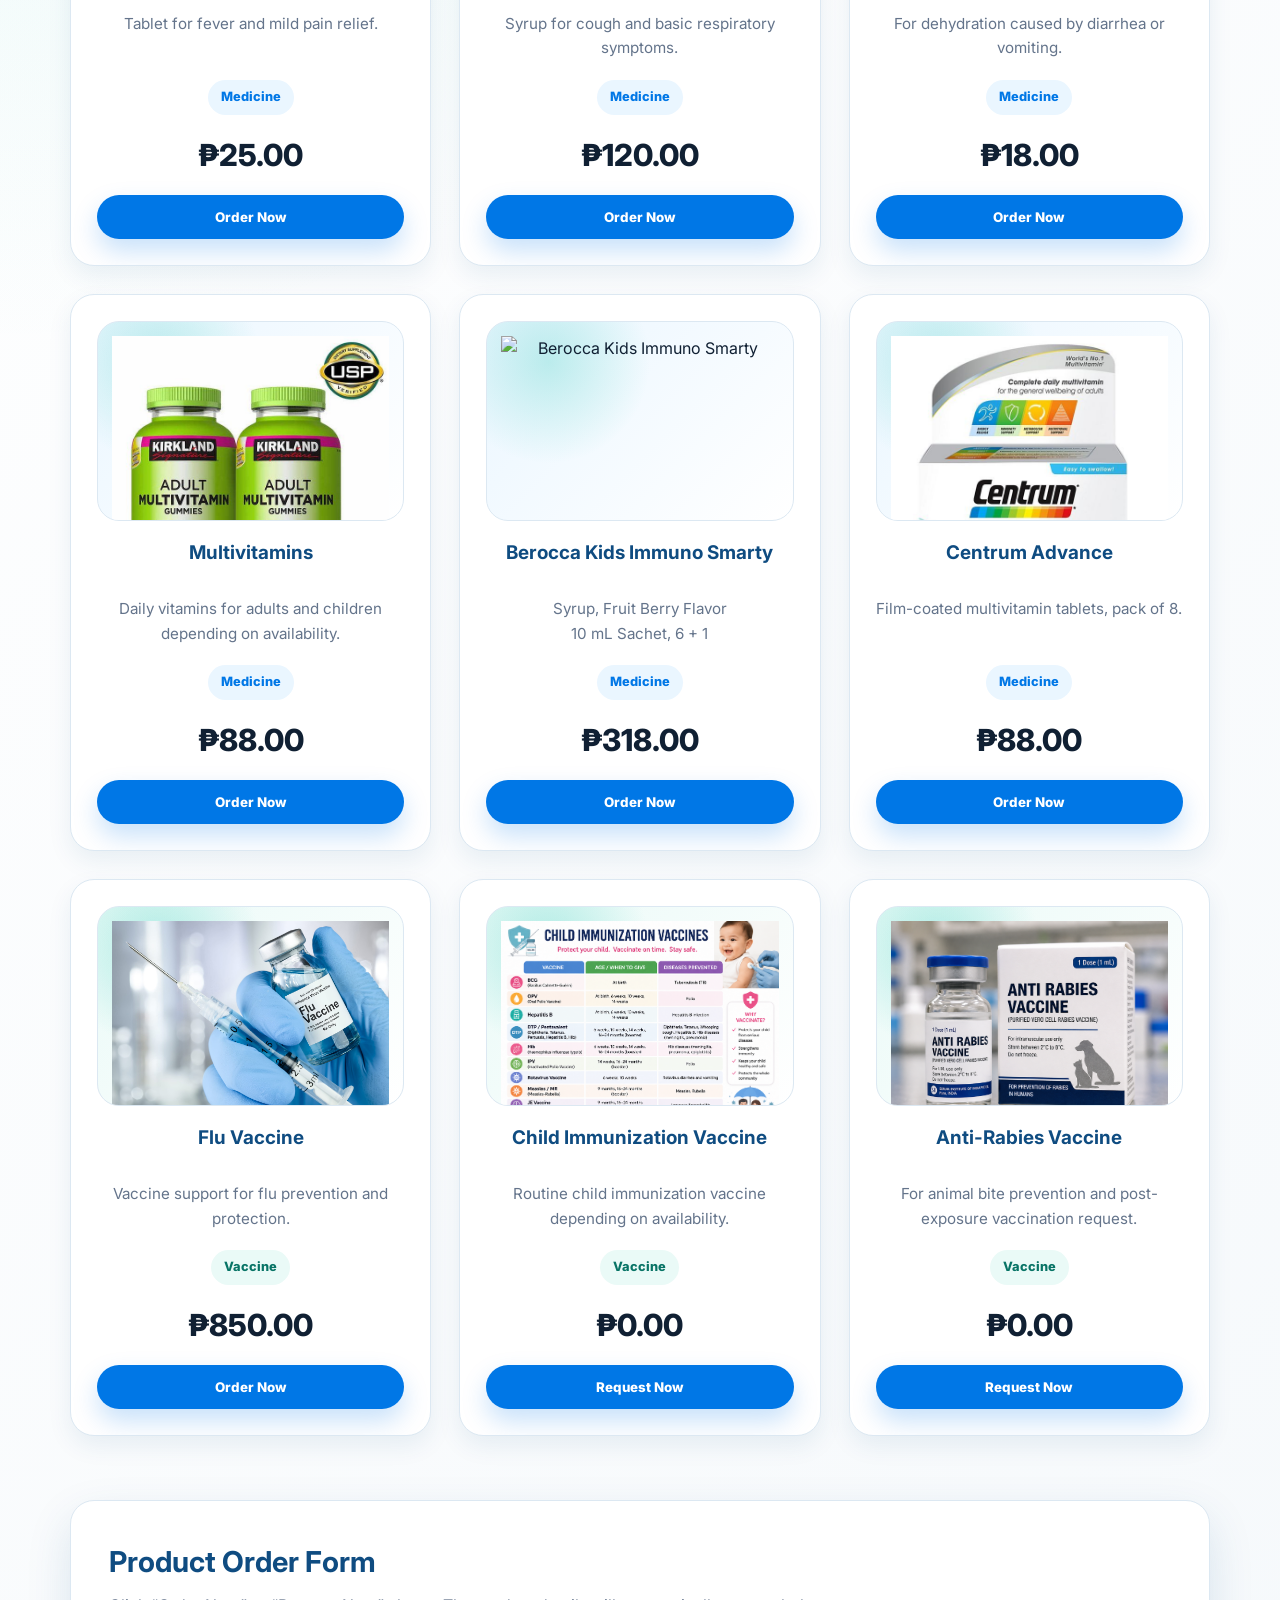
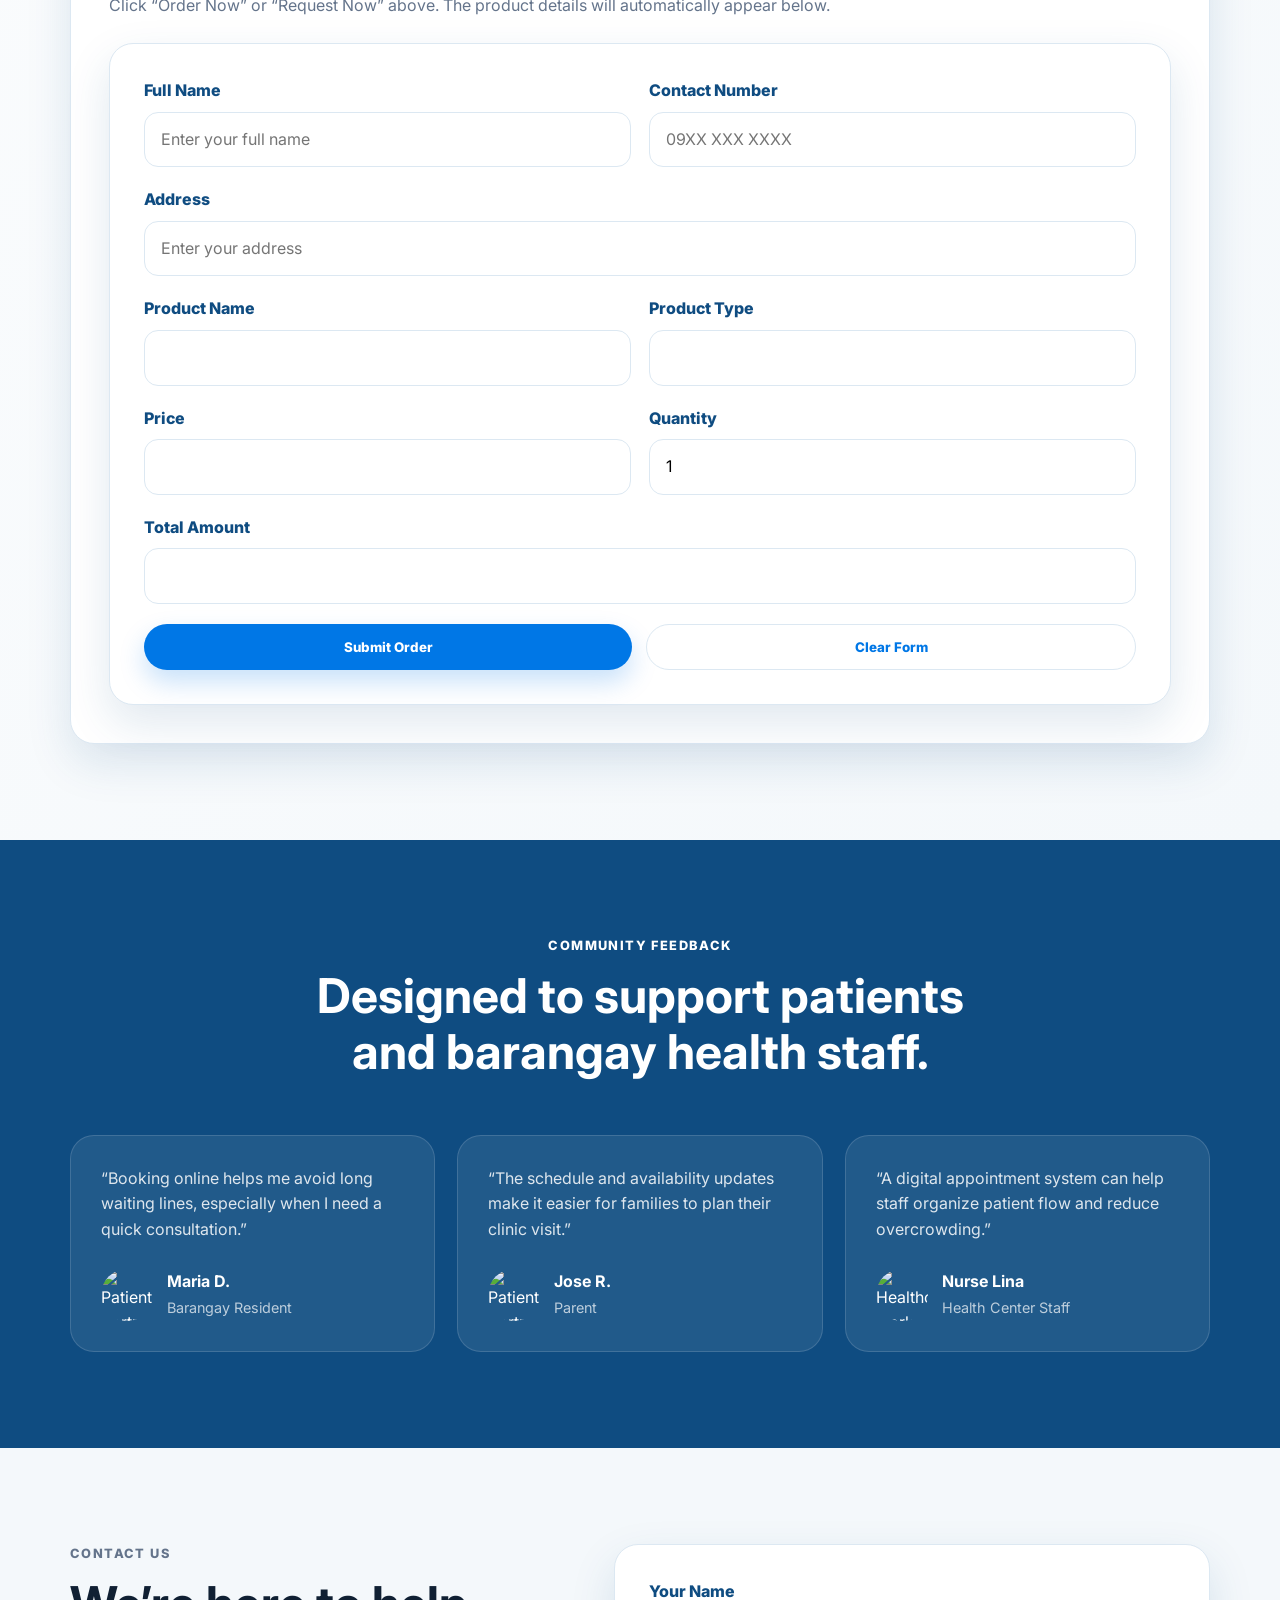
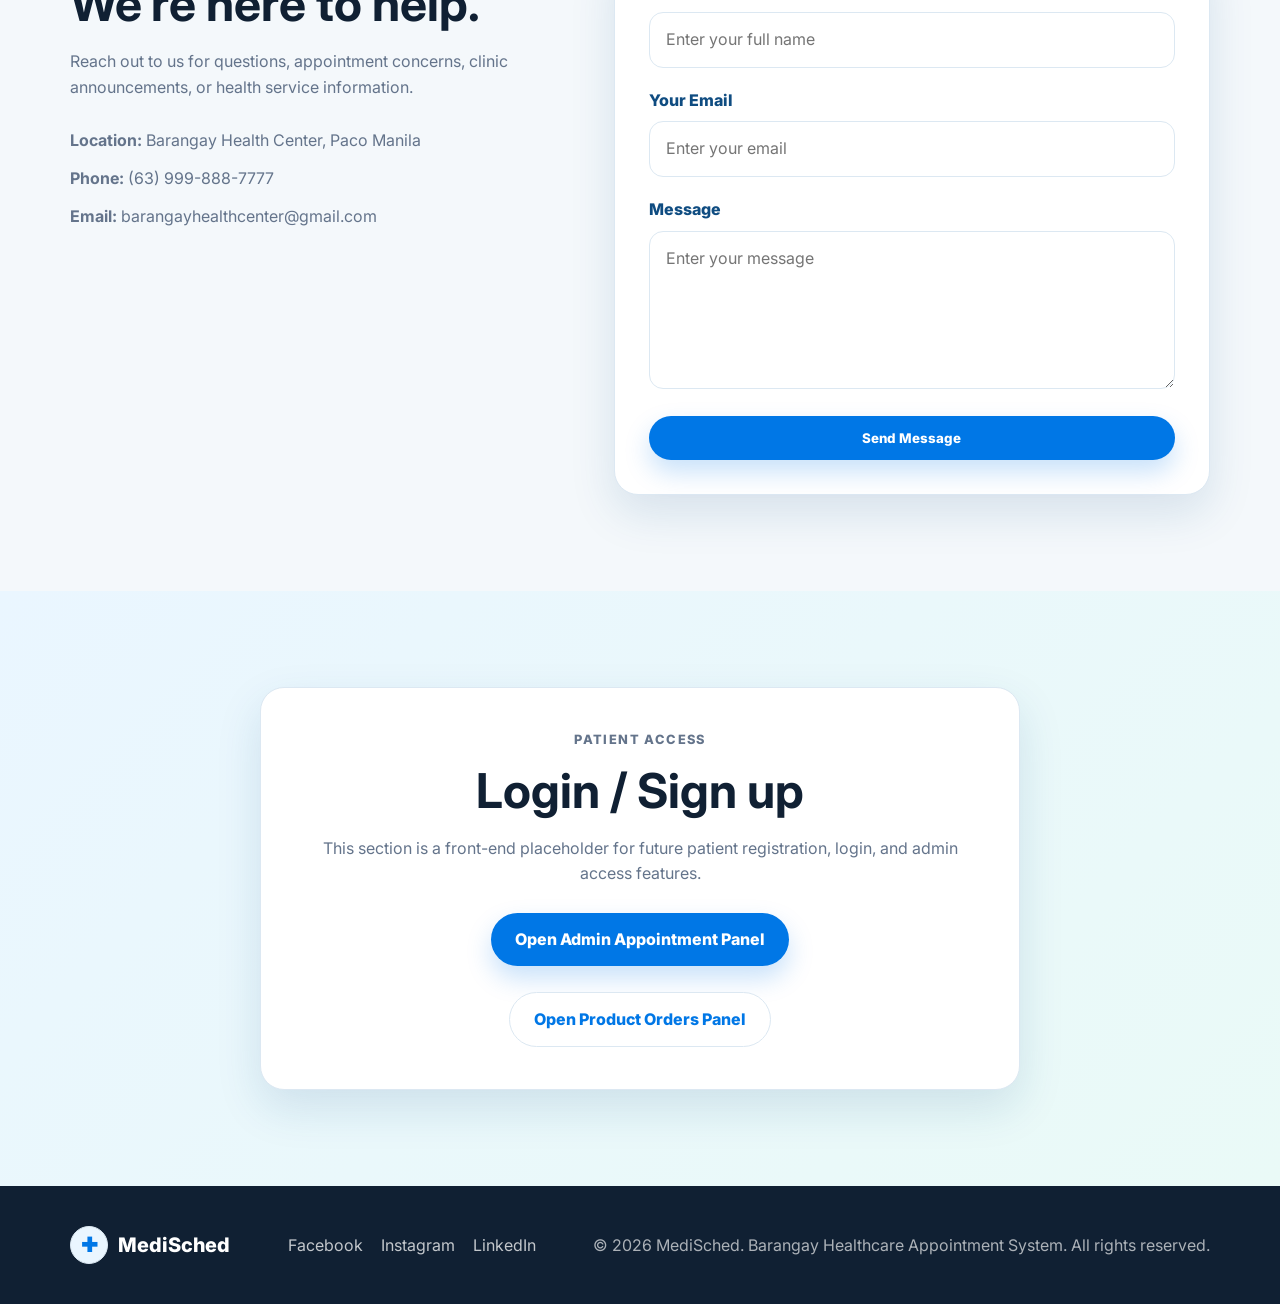
==== commit 07180669: "Update MediSched with product order feature" ====
--- a/medisched-website.html
+++ b/medisched-website.html
@@ -1,444 +1,704 @@
-<!DOCTYPE html>
-<html lang="en">
-<head>
-  <!-- Basic Meta Tags -->
-  <meta charset="UTF-8" />
-  <meta name="viewport" content="width=device-width, initial-scale=1.0" />
-
-  <title>MediSched | Barangay Healthcare Appointment System</title>
-
-  <!-- Google Font -->
-  <link rel="preconnect" href="https://fonts.googleapis.com">
-  <link rel="preconnect" href="https://fonts.gstatic.com" crossorigin>
-  <link 
-    href="https://fonts.googleapis.com/css2?family=Inter:wght@400;500;600;700;800&display=swap" 
-    rel="stylesheet"
-  >
-
-  <!-- CSS File -->
-  <link rel="stylesheet" href="style.css" />
-</head>
-<body>
-
-  <!-- Header / Navigation -->
-  <header class="header">
-    <nav class="navbar container">
-      <a href="#home" class="logo">
-        <span class="logo-icon">✚</span>
-        <span>MediSched</span>
-      </a>
-
-      <ul class="nav-menu" id="nav-menu">
-        <li><a href="#home" class="nav-link">Home</a></li>
-        <li><a href="#about" class="nav-link">About Us</a></li>
-        <li><a href="#services" class="nav-link">Service</a></li>
-        <li><a href="#clinic-info" class="nav-link">Clinic Info</a></li>
-        <li><a href="#contact" class="nav-link">Contact</a></li>
-        <li><a href="#appointment" class="nav-link nav-cta">Book Appointment</a></li>
-        <li><a href="#login" class="nav-link login-link">Login / Sign up</a></li>
-      </ul>
-
-      <!-- Mobile Menu Button -->
-      <button class="menu-toggle" id="menu-toggle" aria-label="Open navigation menu">
-        <span></span>
-        <span></span>
-        <span></span>
-      </button>
-    </nav>
-  </header>
-
-  <main>
-
-    <!-- Hero Section -->
-    <section class="hero section" id="home">
-      <div class="container hero-grid reveal">
-        <div class="hero-text">
-          <p class="eyebrow">Barangay Healthcare Appointment System</p>
-          <h1>Better Care, Better Life.</h1>
-          <p class="hero-subtitle">
-            Book appointments online, check clinic schedules, and get the care you need without the long wait.
-          </p>
-
-          <div class="hero-buttons">
-            <a href="#appointment" class="btn btn-primary">Book Appointment</a>
-            <a href="#clinic-info" class="btn btn-secondary">View Clinic Updates</a>
-          </div>
-        </div>
-
-        <div class="hero-image">
-          <img 
-            src="https://images.unsplash.com/photo-1582750433449-648ed127bb54?auto=format&fit=crop&w=900&q=80" 
-            alt="Doctor ready to assist patients"
-          >
-
-          <div class="hero-badge">
-            <strong>SDG 3</strong>
-            <span>Good Health and Well-being</span>
-          </div>
-        </div>
-      </div>
-    </section>
-
-    <!-- Quick Info Cards -->
-    <section class="quick-info">
-      <div class="container quick-grid">
-        <article class="quick-card reveal">
-          <div class="quick-icon">🤝</div>
-          <h3>Serving Our Community</h3>
-          <p>Accessible and quality healthcare services for everyone in the barangay.</p>
-        </article>
-
-        <article class="quick-card reveal">
-          <div class="quick-icon">❤️</div>
-          <h3>Better Care</h3>
-          <p>Get the right service faster with organized appointment booking.</p>
-        </article>
-
-        <article class="quick-card reveal">
-          <div class="quick-icon">🛡️</div>
-          <h3>Safe & Secure</h3>
-          <p>Your data is protected and your privacy is our priority.</p>
-        </article>
-      </div>
-    </section>
-
-    <!-- About Section -->
-    <section class="about section" id="about">
-      <div class="container about-grid">
-        <div class="about-image reveal">
-          <img 
-            src="https://images.unsplash.com/photo-1576091160550-2173dba999ef?auto=format&fit=crop&w=900&q=80" 
-            alt="Healthcare staff using digital tools"
-          >
-        </div>
-
-        <div class="about-text reveal">
-          <p class="eyebrow">About MediSched</p>
-          <h2>Faster and more organized healthcare access for the community.</h2>
-          <p>
-            MediSched is a web-based appointment and healthcare information system created for barangay health centers.
-            It helps reduce long waiting lines, manual appointment processes, and paper-based records.
-          </p>
-          <p>
-            Patients can book appointments, view clinic schedules, check announcements, and see medicine or vaccine availability before visiting the health center.
-          </p>
-
-          <div class="stats">
-            <div>
-              <h3>Online</h3>
-              <span>Appointment Booking</span>
-            </div>
-            <div>
-              <h3>Live</h3>
-              <span>Clinic Updates</span>
-            </div>
-            <div>
-              <h3>Easy</h3>
-              <span>Patient Access</span>
-            </div>
-          </div>
-        </div>
-      </div>
-    </section>
-
-    <!-- Services Section -->
-    <section class="services section" id="services">
-      <div class="container">
-        <div class="section-header reveal">
-          <p class="eyebrow">Our Services</p>
-          <h2>We offer healthcare services for you and your family.</h2>
-          <p>
-            Choose the health service you need and schedule your visit with less waiting time.
-          </p>
-        </div>
-
-        <div class="services-grid">
-          <article class="service-card reveal">
-            <div class="service-icon">🩺</div>
-            <h3>General Check-up</h3>
-            <p>Regular check-ups to monitor your overall health and wellness.</p>
-          </article>
-
-          <article class="service-card reveal">
-            <div class="service-icon">💉</div>
-            <h3>Immunization</h3>
-            <p>Vaccines to protect children and families from preventable diseases.</p>
-          </article>
-
-          <article class="service-card reveal">
-            <div class="service-icon">🤰</div>
-            <h3>Prenatal Care</h3>
-            <p>Care support for a healthy pregnancy and safe delivery.</p>
-          </article>
-
-          <article class="service-card reveal">
-            <div class="service-icon">👩‍⚕️</div>
-            <h3>Consultation</h3>
-            <p>Medical consultation for common illnesses and health concerns.</p>
-          </article>
-        </div>
-      </div>
-    </section>
-
-    <!-- Appointment Booking Section -->
-    <section class="appointment section" id="appointment">
-      <div class="container appointment-grid">
-        <div class="appointment-info reveal">
-          <p class="eyebrow">Book an Appointment</p>
-          <h2>Schedule your clinic visit online.</h2>
-          <p>
-            Fill out the patient information, choose your service, and select your preferred schedule.
-            Please wait for confirmation after submitting your request.
-          </p>
-
-          <ul class="check-list">
-            <li>Choose consultation, vaccination, prenatal care, child check-up, or other services.</li>
-            <li>Select your preferred date and time.</li>
-            <li>Receive a confirmation message before your visit.</li>
-          </ul>
-        </div>
-
-        <form class="appointment-form reveal" id="appointment-form">
-          <!-- Patient Information Area -->
-          <div class="form-row">
-            <div class="form-group">
-              <label for="patient-name">Full Name</label>
-              <input type="text" id="patient-name" placeholder="Enter your full name" required>
-            </div>
-
-            <div class="form-group">
-              <label for="age">Age</label>
-              <input type="number" id="age" placeholder="Enter age" required>
-            </div>
-          </div>
-
-          <div class="form-row">
-            <div class="form-group">
-              <label for="contact-number">Contact Number</label>
-              <input type="tel" id="contact-number" placeholder="09XX XXX XXXX" required>
-            </div>
-
-            <div class="form-group">
-              <label for="service-type">Service Type</label>
-              <select id="service-type" required>
-                <option value="">Select a service</option>
-                <option value="consultation">Consultation</option>
-                <option value="vaccination">Vaccination</option>
-                <option value="prenatal">Prenatal Check-up</option>
-                <option value="child">Child Check-up</option>
-                <option value="other">Other Services</option>
-              </select>
-            </div>
-          </div>
-
-          <div class="form-group">
-            <label for="address">Address</label>
-            <input type="text" id="address" placeholder="Enter your address" required>
-          </div>
-
-          <!-- Schedule Selection Area -->
-          <div class="form-row">
-            <div class="form-group">
-              <label for="appointment-date">Choose Date</label>
-              <input type="date" id="appointment-date" required>
-            </div>
-
-            <div class="form-group">
-              <label for="appointment-time">Choose Time</label>
-              <select id="appointment-time" required>
-                <option value="">Select time</option>
-                <option value="8:00 AM">8:00 AM</option>
-                <option value="9:00 AM">9:00 AM</option>
-                <option value="10:00 AM">10:00 AM</option>
-                <option value="1:00 PM">1:00 PM</option>
-                <option value="2:00 PM">2:00 PM</option>
-                <option value="3:00 PM">3:00 PM</option>
-              </select>
-            </div>
-          </div>
-
-          <div class="form-group">
-            <label for="assigned-staff">Available Doctor / Nurse</label>
-            <select id="assigned-staff">
-              <option value="">Select available staff</option>
-              <option value="nurse-ana">Nurse Ana Santos</option>
-              <option value="dr-reyes">Dr. Miguel Reyes</option>
-              <option value="midwife-cruz">Midwife Elena Cruz</option>
-            </select>
-          </div>
-
-          <div class="form-actions">
-            <button type="submit" class="btn btn-primary">Submit Appointment</button>
-            <button type="reset" class="btn btn-secondary">Clear Form</button>
-          </div>
-
-          <p class="confirmation-message" id="confirmation-message">
-            Your appointment request has been submitted. Please wait for confirmation.
-          </p>
-        </form>
-      </div>
-    </section>
-
-    <!-- Clinic Information Section -->
-    <section class="clinic-info section" id="clinic-info">
-      <div class="container">
-        <div class="section-header reveal">
-          <p class="eyebrow">Clinic Information</p>
-          <h2>Check schedules and availability before visiting.</h2>
-          <p>
-            View health center details, announcements, medicine availability, and clinic schedules.
-          </p>
-        </div>
-
-        <div class="info-grid">
-          <article class="info-card reveal">
-            <h3>Clinic Hours</h3>
-            <p><strong>Weekdays:</strong> 8:00 AM - 5:00 PM</p>
-            <p><strong>Weekends:</strong> 8:00 AM - 12:00 NN</p>
-          </article>
-
-          <article class="info-card reveal">
-            <h3>Vaccine Availability</h3>
-            <p>Routine child immunization vaccines are available this week.</p>
-            <span class="status available">Available</span>
-          </article>
-
-          <article class="info-card reveal">
-            <h3>Medicine Availability</h3>
-            <p>Basic medicines for fever, cough, and common health concerns are available.</p>
-            <span class="status limited">Limited Stock</span>
-          </article>
-
-          <article class="info-card reveal">
-            <h3>Latest Announcement</h3>
-            <p>Free check-up schedule is open every Wednesday and Friday morning.</p>
-            <span class="status update">Clinic Advisory</span>
-          </article>
-        </div>
-      </div>
-    </section>
-
-    <!-- Testimonials / Community Feedback Section -->
-    <section class="testimonials section">
-      <div class="container">
-        <div class="section-header reveal">
-          <p class="eyebrow">Community Feedback</p>
-          <h2>Designed to support patients and barangay health staff.</h2>
-        </div>
-
-        <div class="testimonial-grid">
-          <article class="testimonial-card reveal">
-            <p>
-              “Booking online helps me avoid long waiting lines, especially when I need a quick consultation.”
-            </p>
-            <div class="client">
-              <img src="https://randomuser.me/api/portraits/women/32.jpg" alt="Patient portrait">
-              <div>
-                <h4>Maria D.</h4>
-                <span>Barangay Resident</span>
-              </div>
-            </div>
-          </article>
-
-          <article class="testimonial-card reveal">
-            <p>
-              “The schedule and availability updates make it easier for families to plan their clinic visit.”
-            </p>
-            <div class="client">
-              <img src="https://randomuser.me/api/portraits/men/45.jpg" alt="Patient portrait">
-              <div>
-                <h4>Jose R.</h4>
-                <span>Parent</span>
-              </div>
-            </div>
-          </article>
-
-          <article class="testimonial-card reveal">
-            <p>
-              “A digital appointment system can help staff organize patient flow and reduce overcrowding.”
-            </p>
-            <div class="client">
-              <img src="https://randomuser.me/api/portraits/women/68.jpg" alt="Healthcare worker portrait">
-              <div>
-                <h4>Nurse Lina</h4>
-                <span>Health Center Staff</span>
-              </div>
-            </div>
-          </article>
-        </div>
-      </div>
-    </section>
-
-    <!-- Contact Section -->
-    <section class="contact section" id="contact">
-      <div class="container contact-grid">
-        <div class="contact-info reveal">
-          <p class="eyebrow">Contact Us</p>
-          <h2>We’re here to help.</h2>
-          <p>
-            Reach out to us for questions, appointment concerns, clinic announcements, or health service information.
-          </p>
-
-          <div class="contact-details">
-            <p><strong>Location:</strong> Barangay Health Center, Paco Manila</p>
-            <p><strong>Phone:</strong> (63) 999-888-7777</p>
-            <p><strong>Email:</strong> barangayhealthcenter@gmail.com</p>
-          </div>
-        </div>
-
-        <form class="contact-form reveal" id="contact-form">
-          <div class="form-group">
-            <label for="name">Your Name</label>
-            <input type="text" id="name" placeholder="Enter your full name" required>
-          </div>
-
-          <div class="form-group">
-            <label for="email">Your Email</label>
-            <input type="email" id="email" placeholder="Enter your email" required>
-          </div>
-
-          <div class="form-group">
-            <label for="message">Message</label>
-            <textarea id="message" rows="5" placeholder="Enter your message"></textarea>
-          </div>
-
-          <button type="submit" class="btn btn-primary form-btn">Send Message</button>
-        </form>
-      </div>
-    </section>
-
-    <!-- Login Placeholder Section -->
-    <section class="login-section section" id="login">
-      <div class="container login-box reveal">
-        <p class="eyebrow">Patient Access</p>
-        <h2>Login / Sign up</h2>
-        <p>
-          This section is a front-end placeholder for future patient registration, login, and admin access features.
-        </p>
-      </div>
-    </section>
-
-  </main>
-
-  <!-- Footer -->
-  <footer class="footer">
-    <div class="container footer-content">
-      <a href="#home" class="logo footer-logo">
-        <span class="logo-icon">✚</span>
-        <span>MediSched</span>
-      </a>
-
-      <div class="social-links">
-        <a href="#" aria-label="Facebook">Facebook</a>
-        <a href="#" aria-label="Instagram">Instagram</a>
-        <a href="#" aria-label="LinkedIn">LinkedIn</a>
-      </div>
-
-      <p>© 2026 MediSched. Barangay Healthcare Appointment System. All rights reserved.</p>
-    </div>
-  </footer>
-
-  <!-- JavaScript File -->
-  <script src="script.js"></script>
-</body>
+<!DOCTYPE html>
+<html lang="en">
+<head>
+  <!-- Basic Meta Tags -->
+  <meta charset="UTF-8" />
+  <meta name="viewport" content="width=device-width, initial-scale=1.0" />
+
+  <title>MediSched | Barangay Healthcare Appointment System</title>
+
+  <!-- Google Font -->
+  <link rel="preconnect" href="https://fonts.googleapis.com">
+  <link rel="preconnect" href="https://fonts.gstatic.com" crossorigin>
+  <link 
+    href="https://fonts.googleapis.com/css2?family=Inter:wght@400;500;600;700;800&display=swap" 
+    rel="stylesheet"
+  >
+
+  <!-- CSS File -->
+  <link rel="stylesheet" href="style.css" />
+</head>
+<body>
+
+  <!-- Header / Navigation -->
+  <header class="header">
+    <nav class="navbar container">
+      <a href="#home" class="logo">
+        <span class="logo-icon">✚</span>
+        <span>MediSched</span>
+      </a>
+
+      <ul class="nav-menu" id="nav-menu">
+        <li><a href="#home" class="nav-link">Home</a></li>
+        <li><a href="#about" class="nav-link">About Us</a></li>
+        <li><a href="#services" class="nav-link">Service</a></li>
+        <li><a href="#clinic-info" class="nav-link">Clinic Info</a></li>
+        <li><a href="#products" class="nav-link">Products</a></li>
+        <li><a href="#contact" class="nav-link">Contact</a></li>
+        <li><a href="#appointment" class="nav-link nav-cta">Book Appointment</a></li>
+        <li><a href="#login" class="nav-link login-link">Login / Sign up</a></li>
+      </ul>
+
+      <!-- Mobile Menu Button -->
+      <button class="menu-toggle" id="menu-toggle" aria-label="Open navigation menu">
+        <span></span>
+        <span></span>
+        <span></span>
+      </button>
+    </nav>
+  </header>
+
+  <main>
+
+    <!-- Hero Section -->
+    <section class="hero section" id="home">
+      <div class="container hero-grid reveal">
+        <div class="hero-text">
+          <p class="eyebrow">Barangay Healthcare Appointment System</p>
+          <h1>Better Care, Better Life.</h1>
+          <p class="hero-subtitle">
+            Book appointments online, check clinic schedules, order available medicines and vaccines, and get the care you need without the long wait.
+          </p>
+
+          <div class="hero-buttons">
+            <a href="#appointment" class="btn btn-primary">Book Appointment</a>
+            <a href="#products" class="btn btn-secondary">View Products</a>
+          </div>
+        </div>
+
+        <div class="hero-image">
+          <img 
+            src="https://images.unsplash.com/photo-1582750433449-648ed127bb54?auto=format&fit=crop&w=900&q=80" 
+            alt="Doctor ready to assist patients"
+          >
+
+          <div class="hero-badge">
+            <strong>SDG 3</strong>
+            <span>Good Health and Well-being</span>
+          </div>
+        </div>
+      </div>
+    </section>
+
+    <!-- Quick Info Cards -->
+    <section class="quick-info">
+      <div class="container quick-grid">
+        <article class="quick-card reveal">
+          <div class="quick-icon">🤝</div>
+          <h3>Serving Our Community</h3>
+          <p>Accessible and quality healthcare services for everyone in the barangay.</p>
+        </article>
+
+        <article class="quick-card reveal">
+          <div class="quick-icon">❤️</div>
+          <h3>Better Care</h3>
+          <p>Get the right service faster with organized appointment booking.</p>
+        </article>
+
+        <article class="quick-card reveal">
+          <div class="quick-icon">🛡️</div>
+          <h3>Safe & Secure</h3>
+          <p>Your data is protected and your privacy is our priority.</p>
+        </article>
+      </div>
+    </section>
+
+    <!-- About Section -->
+    <section class="about section" id="about">
+      <div class="container about-grid">
+        <div class="about-image reveal">
+          <img 
+            src="https://images.unsplash.com/photo-1576091160550-2173dba999ef?auto=format&fit=crop&w=900&q=80" 
+            alt="Healthcare staff using digital tools"
+          >
+        </div>
+
+        <div class="about-text reveal">
+          <p class="eyebrow">About MediSched</p>
+          <h2>Faster and more organized healthcare access for the community.</h2>
+          <p>
+            MediSched is a web-based appointment and healthcare information system created for barangay health centers.
+            It helps reduce long waiting lines, manual appointment processes, and paper-based records.
+          </p>
+          <p>
+            Patients can book appointments, view clinic schedules, check announcements, and order or request available medicine and vaccine products before visiting the health center.
+          </p>
+
+          <div class="stats">
+            <div>
+              <h3>Online</h3>
+              <span>Appointment Booking</span>
+            </div>
+            <div>
+              <h3>Live</h3>
+              <span>Clinic Updates</span>
+            </div>
+            <div>
+              <h3>Easy</h3>
+              <span>Medicine & Vaccine Orders</span>
+            </div>
+          </div>
+        </div>
+      </div>
+    </section>
+
+    <!-- Services Section -->
+    <section class="services section" id="services">
+      <div class="container">
+        <div class="section-header reveal">
+          <p class="eyebrow">Our Services</p>
+          <h2>We offer healthcare services for you and your family.</h2>
+          <p>
+            Choose the health service you need and schedule your visit with less waiting time.
+          </p>
+        </div>
+
+        <div class="services-grid">
+          <article class="service-card reveal">
+            <div class="service-icon">🩺</div>
+            <h3>General Check-up</h3>
+            <p>Regular check-ups to monitor your overall health and wellness.</p>
+          </article>
+
+          <article class="service-card reveal">
+            <div class="service-icon">💉</div>
+            <h3>Immunization</h3>
+            <p>Vaccines to protect children and families from preventable diseases.</p>
+          </article>
+
+          <article class="service-card reveal">
+            <div class="service-icon">🤰</div>
+            <h3>Prenatal Care</h3>
+            <p>Care support for a healthy pregnancy and safe delivery.</p>
+          </article>
+
+          <article class="service-card reveal">
+            <div class="service-icon">👩‍⚕️</div>
+            <h3>Consultation</h3>
+            <p>Medical consultation for common illnesses and health concerns.</p>
+          </article>
+        </div>
+      </div>
+    </section>
+
+    <!-- Appointment Booking Section -->
+    <section class="appointment section" id="appointment">
+      <div class="container appointment-grid">
+        <div class="appointment-info reveal">
+          <p class="eyebrow">Book an Appointment</p>
+          <h2>Schedule your clinic visit online.</h2>
+          <p>
+            Fill out the patient information, choose your service, and select your preferred schedule.
+            Please wait for confirmation after submitting your request.
+          </p>
+
+          <ul class="check-list">
+            <li>Choose consultation, vaccination, prenatal care, child check-up, or other services.</li>
+            <li>Select your preferred date and time.</li>
+            <li>Receive a confirmation message before your visit.</li>
+          </ul>
+        </div>
+
+        <form class="appointment-form reveal" id="appointment-form" action="backend/submit_appointment.php" method="POST">
+          <div class="form-row">
+            <div class="form-group">
+              <label for="patient-name">Full Name</label>
+              <input 
+                type="text" 
+                id="patient-name" 
+                name="patient_name" 
+                placeholder="Enter your full name" 
+                required
+              >
+            </div>
+
+            <div class="form-group">
+              <label for="age">Age</label>
+              <input 
+                type="number" 
+                id="age" 
+                name="age" 
+                placeholder="Enter age" 
+                min="1"
+                max="120"
+                required
+              >
+            </div>
+          </div>
+
+          <div class="form-row">
+            <div class="form-group">
+              <label for="contact-number">Contact Number</label>
+              <input 
+                type="tel" 
+                id="contact-number" 
+                name="contact_number" 
+                placeholder="09XX XXX XXXX" 
+                required
+              >
+            </div>
+
+            <div class="form-group">
+              <label for="service-type">Service Type</label>
+              <select id="service-type" name="service_type" required>
+                <option value="">Select a service</option>
+                <option value="Consultation">Consultation</option>
+                <option value="Vaccination">Vaccination</option>
+                <option value="Prenatal Check-up">Prenatal Check-up</option>
+                <option value="Child Check-up">Child Check-up</option>
+                <option value="Other Services">Other Services</option>
+              </select>
+            </div>
+          </div>
+
+          <div class="form-group">
+            <label for="address">Address</label>
+            <input 
+              type="text" 
+              id="address" 
+              name="address" 
+              placeholder="Enter your address" 
+              required
+            >
+          </div>
+
+          <div class="form-row">
+            <div class="form-group">
+              <label for="appointment-date">Choose Date</label>
+              <input 
+                type="date" 
+                id="appointment-date" 
+                name="appointment_date" 
+                required
+              >
+            </div>
+
+            <div class="form-group">
+              <label for="appointment-time">Choose Time</label>
+              <select id="appointment-time" name="appointment_time" required>
+                <option value="">Select time</option>
+                <option value="8:00 AM">8:00 AM</option>
+                <option value="9:00 AM">9:00 AM</option>
+                <option value="10:00 AM">10:00 AM</option>
+                <option value="1:00 PM">1:00 PM</option>
+                <option value="2:00 PM">2:00 PM</option>
+                <option value="3:00 PM">3:00 PM</option>
+              </select>
+            </div>
+          </div>
+
+          <div class="form-group">
+            <label for="assigned-staff">Available Doctor / Nurse</label>
+            <select id="assigned-staff" name="assigned_staff">
+              <option value="">Select available staff</option>
+              <option value="Nurse Ana Santos">Nurse Ana Santos</option>
+              <option value="Dr. Miguel Reyes">Dr. Miguel Reyes</option>
+              <option value="Midwife Elena Cruz">Midwife Elena Cruz</option>
+            </select>
+          </div>
+
+          <div class="form-actions">
+            <button type="submit" class="btn btn-primary">Submit Appointment</button>
+            <button type="reset" class="btn btn-secondary">Clear Form</button>
+          </div>
+
+          <p class="confirmation-message" id="confirmation-message">
+            Your appointment request has been submitted successfully. Please wait for confirmation.
+          </p>
+        </form>
+      </div>
+    </section>
+
+    <!-- Clinic Information Section -->
+    <section class="clinic-info section" id="clinic-info">
+      <div class="container">
+        <div class="section-header reveal">
+          <p class="eyebrow">Clinic Information</p>
+          <h2>Check schedules and availability before visiting.</h2>
+          <p>
+            View health center details, announcements, medicine availability, vaccine availability, and clinic schedules.
+          </p>
+        </div>
+
+        <div class="info-grid">
+          <article class="info-card reveal">
+            <h3>Clinic Hours</h3>
+            <p><strong>Weekdays:</strong> 8:00 AM - 5:00 PM</p>
+            <p><strong>Weekends:</strong> 8:00 AM - 12:00 NN</p>
+          </article>
+
+          <article class="info-card reveal">
+            <h3>Vaccine Availability</h3>
+            <p>Routine child immunization vaccines are available this week.</p>
+            <span class="status available">Available</span>
+          </article>
+
+          <article class="info-card reveal">
+            <h3>Medicine Availability</h3>
+            <p>Basic medicines for fever, cough, and common health concerns are available.</p>
+            <span class="status limited">Limited Stock</span>
+          </article>
+
+          <article class="info-card reveal">
+            <h3>Latest Announcement</h3>
+            <p>Free check-up schedule is open every Wednesday and Friday morning.</p>
+            <span class="status update">Clinic Advisory</span>
+          </article>
+        </div>
+      </div>
+    </section>
+
+    <!-- Products Section -->
+    <section class="products section" id="products">
+      <div class="container">
+        <div class="section-header reveal">
+          <p class="eyebrow">Medicine & Vaccine Products</p>
+          <h2>Available medicines and vaccines for order or request.</h2>
+          <p>
+            Browse available medicines, vitamins, and vaccines. Select a product, fill out the order form, and wait for confirmation before claiming.
+          </p>
+        </div>
+
+        <div class="product-grid">
+
+          <article class="product-card reveal">
+            <div class="product-image">
+              <img src="images/paracetamol.jpg" alt="Paracetamol">
+            </div>
+            <h3>Paracetamol</h3>
+            <p>Tablet for fever and mild pain relief.</p>
+            <span class="product-type">Medicine</span>
+            <h4>₱25.00</h4>
+            <button type="button" class="btn btn-primary order-btn" data-product="Paracetamol" data-type="medicine" data-price="25.00">
+              Order Now
+            </button>
+          </article>
+
+          <article class="product-card reveal">
+            <div class="product-image">
+              <img src="images/cough-syrup.jpg" alt="Cough Syrup">
+            </div>
+            <h3>Cough Syrup</h3>
+            <p>Syrup for cough and basic respiratory symptoms.</p>
+            <span class="product-type">Medicine</span>
+            <h4>₱120.00</h4>
+            <button type="button" class="btn btn-primary order-btn" data-product="Cough Syrup" data-type="medicine" data-price="120.00">
+              Order Now
+            </button>
+          </article>
+
+          <article class="product-card reveal">
+            <div class="product-image">
+              <img src="images/oral-rehydration-salts.jpg" alt="Oral Rehydration Salts">
+            </div>
+            <h3>Oral Rehydration Salts</h3>
+            <p>For dehydration caused by diarrhea or vomiting.</p>
+            <span class="product-type">Medicine</span>
+            <h4>₱18.00</h4>
+            <button type="button" class="btn btn-primary order-btn" data-product="Oral Rehydration Salts" data-type="medicine" data-price="18.00">
+              Order Now
+            </button>
+          </article>
+
+          <article class="product-card reveal">
+            <div class="product-image">
+              <img src="images/multivitamins.jpg" alt="Multivitamins">
+            </div>
+            <h3>Multivitamins</h3>
+            <p>Daily vitamins for adults and children depending on availability.</p>
+            <span class="product-type">Medicine</span>
+            <h4>₱88.00</h4>
+            <button type="button" class="btn btn-primary order-btn" data-product="Multivitamins" data-type="medicine" data-price="88.00">
+              Order Now
+            </button>
+          </article>
+
+          <article class="product-card reveal">
+            <div class="product-image">
+              <img src="images/berocca-kids-immuno-smarty.jpg" alt="Berocca Kids Immuno Smarty">
+            </div>
+            <h3>Berocca Kids Immuno Smarty</h3>
+            <p>Syrup, Fruit Berry Flavor<br>10 mL Sachet, 6 + 1</p>
+            <span class="product-type">Medicine</span>
+            <h4>₱318.00</h4>
+            <button type="button" class="btn btn-primary order-btn" data-product="Berocca Kids Immuno Smarty" data-type="medicine" data-price="318.00">
+              Order Now
+            </button>
+          </article>
+
+          <article class="product-card reveal">
+            <div class="product-image">
+              <img src="images/centrum-advance.jpg" alt="Centrum Advance">
+            </div>
+            <h3>Centrum Advance</h3>
+            <p>Film-coated multivitamin tablets, pack of 8.</p>
+            <span class="product-type">Medicine</span>
+            <h4>₱88.00</h4>
+            <button type="button" class="btn btn-primary order-btn" data-product="Centrum Advance" data-type="medicine" data-price="88.00">
+              Order Now
+            </button>
+          </article>
+
+          <article class="product-card reveal">
+            <div class="product-image vaccine-img">
+              <img src="images/flu-vaccine.jpg" alt="Flu Vaccine">
+            </div>
+            <h3>Flu Vaccine</h3>
+            <p>Vaccine support for flu prevention and protection.</p>
+            <span class="product-type vaccine">Vaccine</span>
+            <h4>₱850.00</h4>
+            <button type="button" class="btn btn-primary order-btn" data-product="Flu Vaccine" data-type="vaccine" data-price="850.00">
+              Order Now
+            </button>
+          </article>
+
+          <article class="product-card reveal">
+            <div class="product-image vaccine-img">
+              <img src="images/child-immunization-vaccine.png" alt="Child Immunization Vaccine">
+            </div>
+            <h3>Child Immunization Vaccine</h3>
+            <p>Routine child immunization vaccine depending on availability.</p>
+            <span class="product-type vaccine">Vaccine</span>
+            <h4>₱0.00</h4>
+            <button type="button" class="btn btn-primary order-btn" data-product="Child Immunization Vaccine" data-type="vaccine" data-price="0.00">
+              Request Now
+            </button>
+          </article>
+
+          <article class="product-card reveal">
+            <div class="product-image vaccine-img">
+              <img src="images/anti-rabies-vaccine.png" alt="Anti-Rabies Vaccine">
+            </div>
+            <h3>Anti-Rabies Vaccine</h3>
+            <p>For animal bite prevention and post-exposure vaccination request.</p>
+            <span class="product-type vaccine">Vaccine</span>
+            <h4>₱0.00</h4>
+            <button type="button" class="btn btn-primary order-btn" data-product="Anti-Rabies Vaccine" data-type="vaccine" data-price="0.00">
+              Request Now
+            </button>
+          </article>
+
+        </div>
+
+        <!-- Product Order Form -->
+        <div class="product-order-box reveal">
+          <h3>Product Order Form</h3>
+          <p>Click “Order Now” or “Request Now” above. The product details will automatically appear below.</p>
+
+          <form class="appointment-form" id="product-order-form" action="backend/submit_product_order.php" method="POST">
+            <div class="form-row">
+              <div class="form-group">
+                <label for="order-patient-name">Full Name</label>
+                <input 
+                  type="text" 
+                  id="order-patient-name" 
+                  name="patient_name" 
+                  placeholder="Enter your full name" 
+                  autocomplete="name"
+                  required
+                >
+              </div>
+
+              <div class="form-group">
+                <label for="order-contact-number">Contact Number</label>
+                <input 
+                  type="tel" 
+                  id="order-contact-number" 
+                  name="contact_number" 
+                  placeholder="09XX XXX XXXX" 
+                  autocomplete="tel"
+                  required
+                >
+              </div>
+            </div>
+
+            <div class="form-group">
+              <label for="order-address">Address</label>
+              <input 
+                type="text" 
+                id="order-address" 
+                name="address" 
+                placeholder="Enter your address" 
+                autocomplete="street-address"
+                required
+              >
+            </div>
+
+            <div class="form-row">
+              <div class="form-group">
+                <label for="product-name">Product Name</label>
+                <input type="text" id="product-name" name="product_name" readonly required>
+              </div>
+
+              <div class="form-group">
+                <label for="product-type">Product Type</label>
+                <input type="text" id="product-type" name="product_type" readonly required>
+              </div>
+            </div>
+
+            <div class="form-row">
+              <div class="form-group">
+                <label for="product-price">Price</label>
+                <input type="number" id="product-price" name="price" step="0.01" readonly required>
+              </div>
+
+              <div class="form-group">
+                <label for="product-quantity">Quantity</label>
+                <input type="number" id="product-quantity" name="quantity" min="1" value="1" required>
+              </div>
+            </div>
+
+            <div class="form-group">
+              <label for="total-amount">Total Amount</label>
+              <input type="number" id="total-amount" name="total_amount" step="0.01" readonly required>
+            </div>
+
+            <div class="form-actions">
+              <button type="submit" class="btn btn-primary">Submit Order</button>
+              <button type="reset" class="btn btn-secondary">Clear Form</button>
+            </div>
+
+            <p class="confirmation-message" id="product-confirmation-message">
+              Your product order has been submitted successfully. Please wait for confirmation.
+            </p>
+          </form>
+        </div>
+      </div>
+    </section>
+
+    <!-- Testimonials / Community Feedback Section -->
+    <section class="testimonials section">
+      <div class="container">
+        <div class="section-header reveal">
+          <p class="eyebrow">Community Feedback</p>
+          <h2>Designed to support patients and barangay health staff.</h2>
+        </div>
+
+        <div class="testimonial-grid">
+          <article class="testimonial-card reveal">
+            <p>
+              “Booking online helps me avoid long waiting lines, especially when I need a quick consultation.”
+            </p>
+            <div class="client">
+              <img src="https://randomuser.me/api/portraits/women/32.jpg" alt="Patient portrait">
+              <div>
+                <h4>Maria D.</h4>
+                <span>Barangay Resident</span>
+              </div>
+            </div>
+          </article>
+
+          <article class="testimonial-card reveal">
+            <p>
+              “The schedule and availability updates make it easier for families to plan their clinic visit.”
+            </p>
+            <div class="client">
+              <img src="https://randomuser.me/api/portraits/men/45.jpg" alt="Patient portrait">
+              <div>
+                <h4>Jose R.</h4>
+                <span>Parent</span>
+              </div>
+            </div>
+          </article>
+
+          <article class="testimonial-card reveal">
+            <p>
+              “A digital appointment system can help staff organize patient flow and reduce overcrowding.”
+            </p>
+            <div class="client">
+              <img src="https://randomuser.me/api/portraits/women/68.jpg" alt="Healthcare worker portrait">
+              <div>
+                <h4>Nurse Lina</h4>
+                <span>Health Center Staff</span>
+              </div>
+            </div>
+          </article>
+        </div>
+      </div>
+    </section>
+
+    <!-- Contact Section -->
+    <section class="contact section" id="contact">
+      <div class="container contact-grid">
+        <div class="contact-info reveal">
+          <p class="eyebrow">Contact Us</p>
+          <h2>We’re here to help.</h2>
+          <p>
+            Reach out to us for questions, appointment concerns, clinic announcements, or health service information.
+          </p>
+
+          <div class="contact-details">
+            <p><strong>Location:</strong> Barangay Health Center, Paco Manila</p>
+            <p><strong>Phone:</strong> (63) 999-888-7777</p>
+            <p><strong>Email:</strong> barangayhealthcenter@gmail.com</p>
+          </div>
+        </div>
+
+        <form class="contact-form reveal" id="contact-form" action="backend/submit_contact.php" method="POST">
+          <div class="form-group">
+            <label for="name">Your Name</label>
+            <input type="text" id="name" name="full_name" placeholder="Enter your full name" required>
+          </div>
+
+          <div class="form-group">
+            <label for="email">Your Email</label>
+            <input type="email" id="email" name="email" placeholder="Enter your email" required>
+          </div>
+
+          <div class="form-group">
+            <label for="message">Message</label>
+            <textarea id="message" name="message" rows="5" placeholder="Enter your message" required></textarea>
+          </div>
+
+          <button type="submit" class="btn btn-primary form-btn">Send Message</button>
+        </form>
+      </div>
+    </section>
+
+    <!-- Login Placeholder Section -->
+    <section class="login-section section" id="login">
+      <div class="container login-box reveal">
+        <p class="eyebrow">Patient Access</p>
+        <h2>Login / Sign up</h2>
+        <p>
+          This section is a front-end placeholder for future patient registration, login, and admin access features.
+        </p>
+
+        <br>
+
+        <a href="backend/admin_appointments.php" class="btn btn-primary">
+          Open Admin Appointment Panel
+        </a>
+
+        <br><br>
+
+        <a href="backend/admin_product_orders.php" class="btn btn-secondary">
+          Open Product Orders Panel
+        </a>
+      </div>
+    </section>
+
+  </main>
+
+  <!-- Footer -->
+  <footer class="footer">
+    <div class="container footer-content">
+      <a href="#home" class="logo footer-logo">
+        <span class="logo-icon">✚</span>
+        <span>MediSched</span>
+      </a>
+
+      <div class="social-links">
+        <a href="#" aria-label="Facebook">Facebook</a>
+        <a href="#" aria-label="Instagram">Instagram</a>
+        <a href="#" aria-label="LinkedIn">LinkedIn</a>
+      </div>
+
+      <p>© 2026 MediSched. Barangay Healthcare Appointment System. All rights reserved.</p>
+    </div>
+  </footer>
+
+  <!-- JavaScript File -->
+  <script src="script.js"></script>
+</body>
 </html>
--- a/style.css
+++ b/style.css
@@ -1,870 +1,1027 @@
-/* ================================
-   Global Styles
-================================ */
-
-:root {
-  --primary: #0077e6;
-  --primary-dark: #005eb8;
-  --secondary: #0f4c81;
-  --accent: #20c7b5;
-  --soft-blue: #eaf6ff;
-  --soft-mint: #eafaf7;
-  --dark: #102033;
-  --gray: #64748b;
-  --light-gray: #f4f8fb;
-  --white: #ffffff;
-  --border: #dce8f2;
-
-  --shadow-sm: 0 10px 25px rgba(15, 76, 129, 0.08);
-  --shadow-md: 0 18px 45px rgba(15, 76, 129, 0.13);
-
-  --radius-sm: 16px;
-  --radius-md: 24px;
-  --radius-lg: 34px;
-
-  --transition: all 0.3s ease;
-}
-
-* {
-  margin: 0;
-  padding: 0;
-  box-sizing: border-box;
-}
-
-html {
-  scroll-behavior: smooth;
-}
-
-body {
-  font-family: "Inter", sans-serif;
-  color: var(--dark);
-  background: var(--white);
-  line-height: 1.6;
-}
-
-img {
-  width: 100%;
-  display: block;
-}
-
-a {
-  text-decoration: none;
-  color: inherit;
-}
-
-ul {
-  list-style: none;
-}
-
-.container {
-  width: min(1140px, 92%);
-  margin: 0 auto;
-}
-
-.section {
-  padding: 96px 0;
-}
-
-.eyebrow {
-  color: var(--primary);
-  font-weight: 800;
-  text-transform: uppercase;
-  letter-spacing: 1.4px;
-  font-size: 0.8rem;
-  margin-bottom: 12px;
-}
-
-.section-header {
-  max-width: 720px;
-  text-align: center;
-  margin: 0 auto 56px;
-}
-
-.section-header h2,
-.about-text h2,
-.contact-info h2,
-.appointment-info h2,
-.login-box h2 {
-  font-size: clamp(2rem, 4vw, 3rem);
-  line-height: 1.15;
-  margin-bottom: 18px;
-}
-
-.section-header p,
-.about-text p,
-.contact-info p,
-.appointment-info p,
-.login-box p {
-  color: var(--gray);
-}
-
-/* ================================
-   Buttons
-================================ */
-
-.btn {
-  display: inline-flex;
-  align-items: center;
-  justify-content: center;
-  padding: 14px 24px;
-  border-radius: 999px;
-  font-weight: 800;
-  transition: var(--transition);
-  cursor: pointer;
-  border: none;
-  font-family: inherit;
-}
-
-.btn-primary {
-  background: var(--primary);
-  color: var(--white);
-  box-shadow: 0 12px 26px rgba(0, 119, 230, 0.22);
-}
-
-.btn-primary:hover {
-  background: var(--primary-dark);
-  transform: translateY(-3px);
-}
-
-.btn-secondary {
-  background: var(--white);
-  color: var(--primary);
-  border: 1px solid var(--border);
-}
-
-.btn-secondary:hover {
-  border-color: var(--primary);
-  transform: translateY(-3px);
-}
-
-/* ================================
-   Header / Navigation
-================================ */
-
-.header {
-  position: fixed;
-  top: 0;
-  width: 100%;
-  z-index: 100;
-  background: rgba(255, 255, 255, 0.9);
-  backdrop-filter: blur(16px);
-  border-bottom: 1px solid rgba(220, 232, 242, 0.9);
-}
-
-.navbar {
-  min-height: 78px;
-  display: flex;
-  align-items: center;
-  justify-content: space-between;
-}
-
-.logo {
-  display: inline-flex;
-  align-items: center;
-  gap: 10px;
-  font-size: 1.25rem;
-  font-weight: 800;
-  color: var(--secondary);
-}
-
-.logo-icon {
-  width: 38px;
-  height: 38px;
-  border-radius: 50%;
-  display: grid;
-  place-items: center;
-  background: var(--soft-blue);
-  color: var(--primary);
-  border: 1px solid var(--border);
-}
-
-.nav-menu {
-  display: flex;
-  align-items: center;
-  gap: 22px;
-}
-
-.nav-link {
-  font-weight: 700;
-  color: var(--dark);
-  transition: var(--transition);
-  font-size: 0.95rem;
-}
-
-.nav-link:hover {
-  color: var(--primary);
-}
-
-.nav-cta,
-.login-link {
-  background: var(--primary);
-  color: var(--white);
-  padding: 10px 16px;
-  border-radius: 999px;
-}
-
-.login-link {
-  background: var(--secondary);
-}
-
-.nav-cta:hover,
-.login-link:hover {
-  color: var(--white);
-  transform: translateY(-2px);
-}
-
-/* Mobile menu button */
-.menu-toggle {
-  display: none;
-  flex-direction: column;
-  gap: 5px;
-  background: transparent;
-  border: none;
-  cursor: pointer;
-}
-
-.menu-toggle span {
-  width: 26px;
-  height: 3px;
-  background: var(--dark);
-  border-radius: 999px;
-  transition: var(--transition);
-}
-
-/* ================================
-   Hero Section
-================================ */
-
-.hero {
-  min-height: 100vh;
-  display: flex;
-  align-items: center;
-  padding-top: 130px;
-  background:
-    radial-gradient(circle at 20% 10%, rgba(32, 199, 181, 0.18), transparent 32%),
-    linear-gradient(135deg, #eef9ff 0%, #ffffff 55%, #eafaf7 100%);
-}
-
-.hero-grid {
-  display: grid;
-  grid-template-columns: 1.05fr 0.95fr;
-  align-items: center;
-  gap: 58px;
-}
-
-.hero h1 {
-  font-size: clamp(3rem, 7vw, 5.6rem);
-  line-height: 1;
-  letter-spacing: -2.5px;
-  margin-bottom: 24px;
-  color: var(--secondary);
-}
-
-.hero-subtitle {
-  color: var(--gray);
-  font-size: 1.12rem;
-  max-width: 620px;
-  margin-bottom: 34px;
-}
-
-.hero-buttons {
-  display: flex;
-  gap: 16px;
-  flex-wrap: wrap;
-}
-
-.hero-image {
-  position: relative;
-  border-radius: var(--radius-lg);
-  overflow: hidden;
-  box-shadow: var(--shadow-md);
-  border: 8px solid var(--white);
-}
-
-.hero-image img {
-  height: 540px;
-  object-fit: cover;
-}
-
-.hero-badge {
-  position: absolute;
-  left: 24px;
-  bottom: 24px;
-  background: rgba(255, 255, 255, 0.94);
-  backdrop-filter: blur(10px);
-  padding: 18px 22px;
-  border-radius: var(--radius-md);
-  box-shadow: var(--shadow-sm);
-}
-
-.hero-badge strong {
-  display: block;
-  font-size: 1.65rem;
-  color: var(--primary);
-}
-
-.hero-badge span {
-  color: var(--gray);
-  font-size: 0.9rem;
-}
-
-/* ================================
-   Quick Info Cards
-================================ */
-
-.quick-info {
-  margin-top: -70px;
-  position: relative;
-  z-index: 2;
-  padding-bottom: 40px;
-}
-
-.quick-grid {
-  display: grid;
-  grid-template-columns: repeat(3, 1fr);
-  gap: 22px;
-}
-
-.quick-card {
-  background: var(--white);
-  padding: 28px;
-  border-radius: var(--radius-md);
-  box-shadow: var(--shadow-md);
-  border: 1px solid var(--border);
-}
-
-.quick-icon {
-  font-size: 2.2rem;
-  margin-bottom: 16px;
-}
-
-.quick-card h3 {
-  color: var(--secondary);
-  margin-bottom: 10px;
-}
-
-.quick-card p {
-  color: var(--gray);
-}
-
-/* ================================
-   About Section
-================================ */
-
-.about-grid {
-  display: grid;
-  grid-template-columns: 0.95fr 1.05fr;
-  align-items: center;
-  gap: 56px;
-}
-
-.about-image img {
-  border-radius: var(--radius-lg);
-  height: 520px;
-  object-fit: cover;
-  box-shadow: var(--shadow-md);
-}
-
-.about-text p {
-  margin-bottom: 18px;
-}
-
-.stats {
-  display: grid;
-  grid-template-columns: repeat(3, 1fr);
-  gap: 18px;
-  margin-top: 34px;
-}
-
-.stats div {
-  background: var(--soft-blue);
-  padding: 22px;
-  border-radius: var(--radius-sm);
-  border: 1px solid var(--border);
-}
-
-.stats h3 {
-  color: var(--primary);
-  font-size: 1.5rem;
-}
-
-.stats span {
-  color: var(--gray);
-  font-size: 0.9rem;
-}
-
-/* ================================
-   Services Section
-================================ */
-
-.services,
-.appointment,
-.contact {
-  background: var(--light-gray);
-}
-
-.services-grid {
-  display: grid;
-  grid-template-columns: repeat(4, 1fr);
-  gap: 22px;
-}
-
-.service-card {
-  background: var(--white);
-  padding: 30px;
-  border-radius: var(--radius-md);
-  box-shadow: var(--shadow-sm);
-  border: 1px solid var(--border);
-  transition: var(--transition);
-}
-
-.service-card:hover {
-  transform: translateY(-8px);
-  box-shadow: var(--shadow-md);
-}
-
-.service-icon {
-  width: 58px;
-  height: 58px;
-  border-radius: 18px;
-  background: var(--soft-blue);
-  display: grid;
-  place-items: center;
-  font-size: 1.7rem;
-  margin-bottom: 22px;
-}
-
-.service-card h3 {
-  color: var(--secondary);
-  margin-bottom: 12px;
-}
-
-.service-card p {
-  color: var(--gray);
-}
-
-/* ================================
-   Appointment Section
-================================ */
-
-.appointment-grid {
-  display: grid;
-  grid-template-columns: 0.9fr 1.1fr;
-  gap: 56px;
-  align-items: start;
-}
-
-.check-list {
-  margin-top: 24px;
-}
-
-.check-list li {
-  color: var(--gray);
-  margin-bottom: 12px;
-  padding-left: 28px;
-  position: relative;
-}
-
-.check-list li::before {
-  content: "✓";
-  position: absolute;
-  left: 0;
-  color: var(--accent);
-  font-weight: 800;
-}
-
-.appointment-form,
-.contact-form {
-  background: var(--white);
-  padding: 34px;
-  border-radius: var(--radius-md);
-  box-shadow: var(--shadow-md);
-  border: 1px solid var(--border);
-}
-
-.form-row {
-  display: grid;
-  grid-template-columns: repeat(2, 1fr);
-  gap: 18px;
-}
-
-.form-group {
-  margin-bottom: 20px;
-}
-
-.form-group label {
-  display: block;
-  font-weight: 800;
-  margin-bottom: 8px;
-  color: var(--secondary);
-}
-
-.form-group input,
-.form-group select,
-.form-group textarea {
-  width: 100%;
-  padding: 14px 16px;
-  border: 1px solid var(--border);
-  border-radius: 14px;
-  font: inherit;
-  outline: none;
-  transition: var(--transition);
-  background: var(--white);
-}
-
-.form-group input:focus,
-.form-group select:focus,
-.form-group textarea:focus {
-  border-color: var(--primary);
-  box-shadow: 0 0 0 4px rgba(0, 119, 230, 0.08);
-}
-
-.form-actions {
-  display: flex;
-  gap: 14px;
-  flex-wrap: wrap;
-}
-
-.confirmation-message {
-  display: none;
-  margin-top: 20px;
-  padding: 14px 16px;
-  border-radius: 14px;
-  background: var(--soft-mint);
-  color: #087466;
-  font-weight: 700;
-}
-
-/* ================================
-   Clinic Information Section
-================================ */
-
-.info-grid {
-  display: grid;
-  grid-template-columns: repeat(4, 1fr);
-  gap: 22px;
-}
-
-.info-card {
-  background: var(--white);
-  padding: 28px;
-  border-radius: var(--radius-md);
-  border: 1px solid var(--border);
-  box-shadow: var(--shadow-sm);
-}
-
-.info-card h3 {
-  color: var(--secondary);
-  margin-bottom: 14px;
-}
-
-.info-card p {
-  color: var(--gray);
-  margin-bottom: 10px;
-}
-
-.status {
-  display: inline-flex;
-  padding: 8px 12px;
-  border-radius: 999px;
-  font-size: 0.82rem;
-  font-weight: 800;
-  margin-top: 10px;
-}
-
-.available {
-  background: var(--soft-mint);
-  color: #087466;
-}
-
-.limited {
-  background: #fff7df;
-  color: #9a6400;
-}
-
-.update {
-  background: var(--soft-blue);
-  color: var(--primary);
-}
-
-/* ================================
-   Testimonials Section
-================================ */
-
-.testimonials {
-  background: var(--secondary);
-  color: var(--white);
-}
-
-.testimonials .section-header p,
-.testimonials .section-header h2 {
-  color: var(--white);
-}
-
-.testimonial-grid {
-  display: grid;
-  grid-template-columns: repeat(3, 1fr);
-  gap: 22px;
-}
-
-.testimonial-card {
-  background: rgba(255, 255, 255, 0.08);
-  padding: 30px;
-  border-radius: var(--radius-md);
-  border: 1px solid rgba(255, 255, 255, 0.14);
-}
-
-.testimonial-card p {
-  color: rgba(255, 255, 255, 0.85);
-  margin-bottom: 26px;
-}
-
-.client {
-  display: flex;
-  align-items: center;
-  gap: 14px;
-}
-
-.client img {
-  width: 52px;
-  height: 52px;
-  border-radius: 50%;
-  object-fit: cover;
-}
-
-.client h4 {
-  font-size: 1rem;
-}
-
-.client span {
-  color: rgba(255, 255, 255, 0.7);
-  font-size: 0.9rem;
-}
-
-/* ================================
-   Contact Section
-================================ */
-
-.contact-grid {
-  display: grid;
-  grid-template-columns: 0.9fr 1.1fr;
-  gap: 56px;
-  align-items: start;
-}
-
-.contact-details {
-  margin-top: 28px;
-}
-
-.contact-details p {
-  margin-bottom: 12px;
-}
-
-.form-btn {
-  width: 100%;
-}
-
-/* ================================
-   Login Placeholder Section
-================================ */
-
-.login-section {
-  background: linear-gradient(135deg, var(--soft-blue), var(--soft-mint));
-}
-
-.login-box {
-  max-width: 760px;
-  background: var(--white);
-  padding: 42px;
-  border-radius: var(--radius-md);
-  box-shadow: var(--shadow-md);
-  border: 1px solid var(--border);
-  text-align: center;
-}
-
-/* ================================
-   Footer
-================================ */
-
-.footer {
-  background: var(--dark);
-  color: var(--white);
-  padding: 40px 0;
-}
-
-.footer-content {
-  display: flex;
-  align-items: center;
-  justify-content: space-between;
-  gap: 24px;
-  flex-wrap: wrap;
-}
-
-.footer-logo {
-  color: var(--white);
-}
-
-.social-links {
-  display: flex;
-  gap: 18px;
-  flex-wrap: wrap;
-}
-
-.social-links a {
-  color: rgba(255, 255, 255, 0.75);
-  transition: var(--transition);
-}
-
-.social-links a:hover {
-  color: var(--accent);
-}
-
-.footer p {
-  color: rgba(255, 255, 255, 0.65);
-}
-
-/* ================================
-   Scroll Reveal Animation
-================================ */
-
-.reveal {
-  opacity: 0;
-  transform: translateY(28px);
-  transition: opacity 0.7s ease, transform 0.7s ease;
-}
-
-.reveal.active {
-  opacity: 1;
-  transform: translateY(0);
-}
-
-/* ================================
-   Responsive Design
-================================ */
-
-@media (max-width: 1100px) {
-  .nav-menu {
-    gap: 14px;
-  }
-
-  .nav-link {
-    font-size: 0.88rem;
-  }
-
-  .services-grid,
-  .info-grid {
-    grid-template-columns: repeat(2, 1fr);
-  }
-}
-
-@media (max-width: 992px) {
-  .hero-grid,
-  .about-grid,
-  .appointment-grid,
-  .contact-grid {
-    grid-template-columns: 1fr;
-  }
-
-  .hero-image img,
-  .about-image img {
-    height: 420px;
-  }
-
-  .testimonial-grid {
-    grid-template-columns: repeat(2, 1fr);
-  }
-
-  .hero {
-    min-height: auto;
-  }
-
-  .quick-info {
-    margin-top: 0;
-    padding-top: 40px;
-  }
-}
-
-@media (max-width: 768px) {
-  .section {
-    padding: 76px 0;
-  }
-
-  .menu-toggle {
-    display: flex;
-  }
-
-  .nav-menu {
-    position: fixed;
-    top: 78px;
-    right: -100%;
-    width: 84%;
-    height: calc(100vh - 78px);
-    background: var(--white);
-    flex-direction: column;
-    align-items: flex-start;
-    padding: 34px;
-    gap: 24px;
-    box-shadow: var(--shadow-md);
-    transition: var(--transition);
-  }
-
-  .nav-menu.active {
-    right: 0;
-  }
-
-  .menu-toggle.active span:nth-child(1) {
-    transform: translateY(8px) rotate(45deg);
-  }
-
-  .menu-toggle.active span:nth-child(2) {
-    opacity: 0;
-  }
-
-  .menu-toggle.active span:nth-child(3) {
-    transform: translateY(-8px) rotate(-45deg);
-  }
-
-  .quick-grid,
-  .services-grid,
-  .info-grid,
-  .testimonial-grid,
-  .stats,
-  .form-row {
-    grid-template-columns: 1fr;
-  }
-
-  .hero h1 {
-    letter-spacing: -1.5px;
-  }
-
-  .footer-content {
-    flex-direction: column;
-    text-align: center;
-  }
-}
-
-@media (max-width: 480px) {
-  .hero {
-    padding-top: 115px;
-  }
-
-  .hero-buttons,
-  .form-actions {
-    flex-direction: column;
-  }
-
-  .btn {
-    width: 100%;
-  }
-
-  .hero-image img,
-  .about-image img {
-    height: 320px;
-  }
-
-  .appointment-form,
-  .contact-form,
-  .login-box {
-    padding: 24px;
-  }
+/* ================================
+   Global Styles
+================================ */
+
+:root {
+  --primary: #0077e6;
+  --primary-dark: #005eb8;
+  --secondary: #0f4c81;
+  --accent: #20c7b5;
+  --soft-blue: #eaf6ff;
+  --soft-mint: #eafaf7;
+  --dark: #102033;
+  --gray: #64748b;
+  --light-gray: #f4f8fb;
+  --white: #ffffff;
+  --border: #dce8f2;
+
+  --shadow-sm: 0 10px 25px rgba(15, 76, 129, 0.08);
+  --shadow-md: 0 18px 45px rgba(15, 76, 129, 0.13);
+
+  --radius-sm: 16px;
+  --radius-md: 24px;
+  --radius-lg: 34px;
+
+  --transition: all 0.3s ease;
+}
+
+* {
+  margin: 0;
+  padding: 0;
+  box-sizing: border-box;
+}
+
+html {
+  scroll-behavior: smooth;
+  scroll-padding-top: 90px;
+}
+
+body {
+  font-family: "Inter", sans-serif;
+  color: var(--dark);
+  background: var(--white);
+  line-height: 1.6;
+}
+
+img {
+  width: 100%;
+  display: block;
+}
+
+a {
+  text-decoration: none;
+  color: inherit;
+}
+
+ul {
+  list-style: none;
+}
+
+.container {
+  width: min(1140px, 92%);
+  margin: 0 auto;
+}
+
+.section {
+  padding: 96px 0;
+}
+
+.eyebrow {
+  color: var(--primary);
+  font-weight: 800;
+  text-transform: uppercase;
+  letter-spacing: 1.4px;
+  font-size: 0.8rem;
+  margin-bottom: 12px;
+}
+
+.section-header {
+  max-width: 720px;
+  text-align: center;
+  margin: 0 auto 56px;
+}
+
+.section-header h2,
+.about-text h2,
+.contact-info h2,
+.appointment-info h2,
+.login-box h2 {
+  font-size: clamp(2rem, 4vw, 3rem);
+  line-height: 1.15;
+  margin-bottom: 18px;
+}
+
+.section-header p,
+.about-text p,
+.contact-info p,
+.appointment-info p,
+.login-box p {
+  color: var(--gray);
+}
+
+/* ================================
+   Buttons
+================================ */
+
+.btn {
+  display: inline-flex;
+  align-items: center;
+  justify-content: center;
+  padding: 14px 24px;
+  border-radius: 999px;
+  font-weight: 800;
+  transition: var(--transition);
+  cursor: pointer;
+  border: none;
+  font-family: inherit;
+}
+
+.btn-primary {
+  background: var(--primary);
+  color: var(--white);
+  box-shadow: 0 12px 26px rgba(0, 119, 230, 0.22);
+}
+
+.btn-primary:hover {
+  background: var(--primary-dark);
+  transform: translateY(-3px);
+}
+
+.btn-secondary {
+  background: var(--white);
+  color: var(--primary);
+  border: 1px solid var(--border);
+}
+
+.btn-secondary:hover {
+  border-color: var(--primary);
+  transform: translateY(-3px);
+}
+
+/* ================================
+   Header / Navigation
+================================ */
+
+.header {
+  position: fixed;
+  top: 0;
+  width: 100%;
+  z-index: 100;
+  background: rgba(255, 255, 255, 0.9);
+  backdrop-filter: blur(16px);
+  border-bottom: 1px solid rgba(220, 232, 242, 0.9);
+}
+
+.navbar {
+  min-height: 78px;
+  display: flex;
+  align-items: center;
+  justify-content: space-between;
+}
+
+.logo {
+  display: inline-flex;
+  align-items: center;
+  gap: 10px;
+  font-size: 1.25rem;
+  font-weight: 800;
+  color: var(--secondary);
+}
+
+.logo-icon {
+  width: 38px;
+  height: 38px;
+  border-radius: 50%;
+  display: grid;
+  place-items: center;
+  background: var(--soft-blue);
+  color: var(--primary);
+  border: 1px solid var(--border);
+}
+
+.nav-menu {
+  display: flex;
+  align-items: center;
+  gap: 22px;
+}
+
+.nav-link {
+  font-weight: 700;
+  color: var(--dark);
+  transition: var(--transition);
+  font-size: 0.95rem;
+}
+
+.nav-link:hover {
+  color: var(--primary);
+}
+
+.nav-cta,
+.login-link {
+  background: var(--primary);
+  color: var(--white);
+  padding: 10px 16px;
+  border-radius: 999px;
+}
+
+.login-link {
+  background: var(--secondary);
+}
+
+.nav-cta:hover,
+.login-link:hover {
+  color: var(--white);
+  transform: translateY(-2px);
+}
+
+.menu-toggle {
+  display: none;
+  flex-direction: column;
+  gap: 5px;
+  background: transparent;
+  border: none;
+  cursor: pointer;
+}
+
+.menu-toggle span {
+  width: 26px;
+  height: 3px;
+  background: var(--dark);
+  border-radius: 999px;
+  transition: var(--transition);
+}
+
+/* ================================
+   Hero Section
+================================ */
+
+.hero {
+  min-height: 100vh;
+  display: flex;
+  align-items: center;
+  padding-top: 130px;
+  background:
+    radial-gradient(circle at 20% 10%, rgba(32, 199, 181, 0.18), transparent 32%),
+    linear-gradient(135deg, #eef9ff 0%, #ffffff 55%, #eafaf7 100%);
+}
+
+.hero-grid {
+  display: grid;
+  grid-template-columns: 1.05fr 0.95fr;
+  align-items: center;
+  gap: 58px;
+}
+
+.hero h1 {
+  font-size: clamp(3rem, 7vw, 5.6rem);
+  line-height: 1;
+  letter-spacing: -2.5px;
+  margin-bottom: 24px;
+  color: var(--secondary);
+}
+
+.hero-subtitle {
+  color: var(--gray);
+  font-size: 1.12rem;
+  max-width: 620px;
+  margin-bottom: 34px;
+}
+
+.hero-buttons {
+  display: flex;
+  gap: 16px;
+  flex-wrap: wrap;
+}
+
+.hero-image {
+  position: relative;
+  border-radius: var(--radius-lg);
+  overflow: hidden;
+  box-shadow: var(--shadow-md);
+  border: 8px solid var(--white);
+}
+
+.hero-image img {
+  height: 540px;
+  object-fit: cover;
+}
+
+.hero-badge {
+  position: absolute;
+  left: 24px;
+  bottom: 24px;
+  background: rgba(255, 255, 255, 0.94);
+  backdrop-filter: blur(10px);
+  padding: 18px 22px;
+  border-radius: var(--radius-md);
+  box-shadow: var(--shadow-sm);
+}
+
+.hero-badge strong {
+  display: block;
+  font-size: 1.65rem;
+  color: var(--primary);
+}
+
+.hero-badge span {
+  color: var(--gray);
+  font-size: 0.9rem;
+}
+
+/* ================================
+   Quick Info Cards
+================================ */
+
+.quick-info {
+  margin-top: -70px;
+  position: relative;
+  z-index: 2;
+  padding-bottom: 40px;
+}
+
+.quick-grid {
+  display: grid;
+  grid-template-columns: repeat(3, 1fr);
+  gap: 22px;
+}
+
+.quick-card {
+  background: var(--white);
+  padding: 28px;
+  border-radius: var(--radius-md);
+  box-shadow: var(--shadow-md);
+  border: 1px solid var(--border);
+}
+
+.quick-icon {
+  font-size: 2.2rem;
+  margin-bottom: 16px;
+}
+
+.quick-card h3 {
+  color: var(--secondary);
+  margin-bottom: 10px;
+}
+
+.quick-card p {
+  color: var(--gray);
+}
+
+/* ================================
+   About Section
+================================ */
+
+.about-grid {
+  display: grid;
+  grid-template-columns: 0.95fr 1.05fr;
+  align-items: center;
+  gap: 56px;
+}
+
+.about-image img {
+  border-radius: var(--radius-lg);
+  height: 520px;
+  object-fit: cover;
+  box-shadow: var(--shadow-md);
+}
+
+.about-text p {
+  margin-bottom: 18px;
+}
+
+.stats {
+  display: grid;
+  grid-template-columns: repeat(3, 1fr);
+  gap: 18px;
+  margin-top: 34px;
+}
+
+.stats div {
+  background: var(--soft-blue);
+  padding: 22px;
+  border-radius: var(--radius-sm);
+  border: 1px solid var(--border);
+}
+
+.stats h3 {
+  color: var(--primary);
+  font-size: 1.5rem;
+}
+
+.stats span {
+  color: var(--gray);
+  font-size: 0.9rem;
+}
+
+/* ================================
+   Services Section
+================================ */
+
+.services,
+.appointment,
+.contact {
+  background: var(--light-gray);
+}
+
+.services-grid {
+  display: grid;
+  grid-template-columns: repeat(4, 1fr);
+  gap: 22px;
+}
+
+.service-card {
+  background: var(--white);
+  padding: 30px;
+  border-radius: var(--radius-md);
+  box-shadow: var(--shadow-sm);
+  border: 1px solid var(--border);
+  transition: var(--transition);
+}
+
+.service-card:hover {
+  transform: translateY(-8px);
+  box-shadow: var(--shadow-md);
+}
+
+.service-icon {
+  width: 58px;
+  height: 58px;
+  border-radius: 18px;
+  background: var(--soft-blue);
+  display: grid;
+  place-items: center;
+  font-size: 1.7rem;
+  margin-bottom: 22px;
+}
+
+.service-card h3 {
+  color: var(--secondary);
+  margin-bottom: 12px;
+}
+
+.service-card p {
+  color: var(--gray);
+}
+
+/* ================================
+   Appointment Section
+================================ */
+
+.appointment-grid {
+  display: grid;
+  grid-template-columns: 0.9fr 1.1fr;
+  gap: 56px;
+  align-items: start;
+}
+
+.check-list {
+  margin-top: 24px;
+}
+
+.check-list li {
+  color: var(--gray);
+  margin-bottom: 12px;
+  padding-left: 28px;
+  position: relative;
+}
+
+.check-list li::before {
+  content: "✓";
+  position: absolute;
+  left: 0;
+  color: var(--accent);
+  font-weight: 800;
+}
+
+.appointment-form,
+.contact-form {
+  background: var(--white);
+  padding: 34px;
+  border-radius: var(--radius-md);
+  box-shadow: var(--shadow-md);
+  border: 1px solid var(--border);
+}
+
+.form-row {
+  display: grid;
+  grid-template-columns: repeat(2, 1fr);
+  gap: 18px;
+}
+
+.form-group {
+  margin-bottom: 20px;
+}
+
+.form-group label {
+  display: block;
+  font-weight: 800;
+  margin-bottom: 8px;
+  color: var(--secondary);
+}
+
+.form-group input,
+.form-group select,
+.form-group textarea {
+  width: 100%;
+  padding: 14px 16px;
+  border: 1px solid var(--border);
+  border-radius: 14px;
+  font: inherit;
+  outline: none;
+  transition: var(--transition);
+  background: var(--white);
+}
+
+.form-group input:focus,
+.form-group select:focus,
+.form-group textarea:focus {
+  border-color: var(--primary);
+  box-shadow: 0 0 0 4px rgba(0, 119, 230, 0.08);
+}
+
+.form-actions {
+  display: flex;
+  gap: 14px;
+  flex-wrap: wrap;
+}
+
+.form-actions .btn {
+  flex: 1;
+}
+
+.confirmation-message {
+  display: none;
+  margin-top: 20px;
+  padding: 14px 16px;
+  border-radius: 14px;
+  background: var(--soft-mint);
+  color: #087466;
+  font-weight: 700;
+}
+
+/* ================================
+   Clinic Information Section
+================================ */
+
+.info-grid {
+  display: grid;
+  grid-template-columns: repeat(4, 1fr);
+  gap: 22px;
+}
+
+.info-card {
+  background: var(--white);
+  padding: 28px;
+  border-radius: var(--radius-md);
+  border: 1px solid var(--border);
+  box-shadow: var(--shadow-sm);
+}
+
+.info-card h3 {
+  color: var(--secondary);
+  margin-bottom: 14px;
+}
+
+.info-card p {
+  color: var(--gray);
+  margin-bottom: 10px;
+}
+
+.status {
+  display: inline-flex;
+  padding: 8px 12px;
+  border-radius: 999px;
+  font-size: 0.82rem;
+  font-weight: 800;
+  margin-top: 10px;
+}
+
+.available {
+  background: var(--soft-mint);
+  color: #087466;
+}
+
+.limited {
+  background: #fff7df;
+  color: #9a6400;
+}
+
+.update {
+  background: var(--soft-blue);
+  color: var(--primary);
+}
+
+/* ================================
+   Products Section
+================================ */
+
+.products {
+  background:
+    radial-gradient(circle at top left, rgba(32, 199, 181, 0.12), transparent 30%),
+    linear-gradient(135deg, #ffffff 0%, #f4f8fb 100%);
+}
+
+.product-grid {
+  display: grid !important;
+  grid-template-columns: repeat(3, 1fr) !important;
+  gap: 28px !important;
+  align-items: stretch;
+}
+
+.product-card {
+  background: var(--white) !important;
+  border: 1px solid var(--border) !important;
+  border-radius: var(--radius-md) !important;
+  box-shadow: var(--shadow-sm) !important;
+  padding: 26px !important;
+  text-align: center !important;
+  transition: var(--transition);
+  display: flex !important;
+  flex-direction: column !important;
+  justify-content: space-between !important;
+  min-height: 470px !important;
+  overflow: hidden;
+}
+
+.product-card:hover {
+  transform: translateY(-8px);
+  box-shadow: var(--shadow-md) !important;
+  border-color: rgba(0, 119, 230, 0.25);
+}
+
+.product-image {
+  width: 100% !important;
+  height: 200px !important;
+  border-radius: 22px !important;
+  background:
+    radial-gradient(circle at 20% 20%, rgba(32, 199, 181, 0.25), transparent 35%),
+    linear-gradient(135deg, #eaf6ff 0%, #ffffff 100%);
+  display: grid !important;
+  place-items: center !important;
+  margin-bottom: 20px !important;
+  border: 1px solid var(--border) !important;
+  overflow: hidden;
+}
+
+.product-image.vaccine-img {
+  background:
+    radial-gradient(circle at 20% 20%, rgba(32, 199, 181, 0.3), transparent 35%),
+    linear-gradient(135deg, #eafaf7 0%, #ffffff 100%);
+}
+
+.product-image img {
+  width: 100% !important;
+  height: 100% !important;
+  object-fit: contain !important;
+  object-position: center !important;
+  padding: 14px !important;
+}
+
+.product-card h3 {
+  color: var(--secondary) !important;
+  font-size: 1.18rem !important;
+  margin-bottom: 8px !important;
+  min-height: 48px;
+  line-height: 1.25;
+}
+
+.product-card p {
+  color: var(--gray) !important;
+  margin-bottom: 14px !important;
+  min-height: 50px;
+  font-size: 0.95rem;
+}
+
+.product-card h4 {
+  font-size: 1.9rem !important;
+  color: var(--dark) !important;
+  margin: 16px 0 !important;
+  font-weight: 800 !important;
+}
+
+.product-type {
+  display: inline-flex !important;
+  align-self: center !important;
+  padding: 7px 13px !important;
+  border-radius: 999px !important;
+  background: var(--soft-blue) !important;
+  color: var(--primary) !important;
+  font-size: 0.8rem !important;
+  font-weight: 800 !important;
+  margin-top: 4px !important;
+}
+
+.product-type.vaccine {
+  background: var(--soft-mint) !important;
+  color: #087466 !important;
+}
+
+.order-btn {
+  width: 100% !important;
+  margin-top: auto !important;
+}
+
+.product-order-box {
+  margin-top: 64px !important;
+  background: var(--white) !important;
+  padding: 38px !important;
+  border-radius: var(--radius-md) !important;
+  border: 1px solid var(--border) !important;
+  box-shadow: var(--shadow-md) !important;
+}
+
+.product-order-box h3 {
+  color: var(--secondary) !important;
+  font-size: 1.8rem !important;
+  margin-bottom: 8px !important;
+}
+
+.product-order-box p {
+  color: var(--gray) !important;
+  margin-bottom: 24px !important;
+}
+
+/* ================================
+   Testimonials Section
+================================ */
+
+.testimonials {
+  background: var(--secondary);
+  color: var(--white);
+}
+
+.testimonials .section-header p,
+.testimonials .section-header h2 {
+  color: var(--white);
+}
+
+.testimonial-grid {
+  display: grid;
+  grid-template-columns: repeat(3, 1fr);
+  gap: 22px;
+}
+
+.testimonial-card {
+  background: rgba(255, 255, 255, 0.08);
+  padding: 30px;
+  border-radius: var(--radius-md);
+  border: 1px solid rgba(255, 255, 255, 0.14);
+}
+
+.testimonial-card p {
+  color: rgba(255, 255, 255, 0.85);
+  margin-bottom: 26px;
+}
+
+.client {
+  display: flex;
+  align-items: center;
+  gap: 14px;
+}
+
+.client img {
+  width: 52px;
+  height: 52px;
+  border-radius: 50%;
+  object-fit: cover;
+}
+
+.client h4 {
+  font-size: 1rem;
+}
+
+.client span {
+  color: rgba(255, 255, 255, 0.7);
+  font-size: 0.9rem;
+}
+
+/* ================================
+   Contact Section
+================================ */
+
+.contact-grid {
+  display: grid;
+  grid-template-columns: 0.9fr 1.1fr;
+  gap: 56px;
+  align-items: start;
+}
+
+.contact-details {
+  margin-top: 28px;
+}
+
+.contact-details p {
+  margin-bottom: 12px;
+}
+
+.form-btn {
+  width: 100%;
+}
+
+/* ================================
+   Login Placeholder Section
+================================ */
+
+.login-section {
+  background: linear-gradient(135deg, var(--soft-blue), var(--soft-mint));
+}
+
+.login-box {
+  max-width: 760px;
+  background: var(--white);
+  padding: 42px;
+  border-radius: var(--radius-md);
+  box-shadow: var(--shadow-md);
+  border: 1px solid var(--border);
+  text-align: center;
+}
+
+/* ================================
+   Footer
+================================ */
+
+.footer {
+  background: var(--dark);
+  color: var(--white);
+  padding: 40px 0;
+}
+
+.footer-content {
+  display: flex;
+  align-items: center;
+  justify-content: space-between;
+  gap: 24px;
+  flex-wrap: wrap;
+}
+
+.footer-logo {
+  color: var(--white);
+}
+
+.social-links {
+  display: flex;
+  gap: 18px;
+  flex-wrap: wrap;
+}
+
+.social-links a {
+  color: rgba(255, 255, 255, 0.75);
+  transition: var(--transition);
+}
+
+.social-links a:hover {
+  color: var(--accent);
+}
+
+.footer p {
+  color: rgba(255, 255, 255, 0.65);
+}
+
+/* ================================
+   Scroll Reveal Animation
+================================ */
+
+.reveal {
+  opacity: 0;
+  transform: translateY(28px);
+  transition: opacity 0.7s ease, transform 0.7s ease;
+}
+
+.reveal.active {
+  opacity: 1;
+  transform: translateY(0);
+}
+
+/* ================================
+   Responsive Design
+================================ */
+
+@media (max-width: 1100px) {
+  .nav-menu {
+    gap: 14px;
+  }
+
+  .nav-link {
+    font-size: 0.88rem;
+  }
+
+  .services-grid,
+  .info-grid,
+  .product-grid {
+    grid-template-columns: repeat(2, 1fr) !important;
+  }
+}
+
+@media (max-width: 992px) {
+  .hero-grid,
+  .about-grid,
+  .appointment-grid,
+  .contact-grid {
+    grid-template-columns: 1fr;
+  }
+
+  .hero-image img,
+  .about-image img {
+    height: 420px;
+  }
+
+  .testimonial-grid {
+    grid-template-columns: repeat(2, 1fr);
+  }
+
+  .hero {
+    min-height: auto;
+  }
+
+  .quick-info {
+    margin-top: 0;
+    padding-top: 40px;
+  }
+}
+
+@media (max-width: 768px) {
+  .section {
+    padding: 76px 0;
+  }
+
+  .menu-toggle {
+    display: flex;
+  }
+
+  .nav-menu {
+    position: fixed;
+    top: 78px;
+    right: -100%;
+    width: 84%;
+    height: calc(100vh - 78px);
+    background: var(--white);
+    flex-direction: column;
+    align-items: flex-start;
+    padding: 34px;
+    gap: 24px;
+    box-shadow: var(--shadow-md);
+    transition: var(--transition);
+  }
+
+  .nav-menu.active {
+    right: 0;
+  }
+
+  .menu-toggle.active span:nth-child(1) {
+    transform: translateY(8px) rotate(45deg);
+  }
+
+  .menu-toggle.active span:nth-child(2) {
+    opacity: 0;
+  }
+
+  .menu-toggle.active span:nth-child(3) {
+    transform: translateY(-8px) rotate(-45deg);
+  }
+
+  .quick-grid,
+  .services-grid,
+  .info-grid,
+  .testimonial-grid,
+  .stats,
+  .form-row,
+  .product-grid {
+    grid-template-columns: 1fr !important;
+  }
+
+  .hero h1 {
+    letter-spacing: -1.5px;
+  }
+
+  .product-card {
+    min-height: auto !important;
+  }
+
+  .product-image {
+    height: 180px !important;
+  }
+
+  .footer-content {
+    flex-direction: column;
+    text-align: center;
+  }
+}
+
+@media (max-width: 480px) {
+  .hero {
+    padding-top: 115px;
+  }
+
+  .hero-buttons,
+  .form-actions {
+    flex-direction: column;
+  }
+
+  .btn {
+    width: 100%;
+  }
+
+  .hero-image img,
+  .about-image img {
+    height: 320px;
+  }
+
+  .appointment-form,
+  .contact-form,
+  .login-box,
+  .product-order-box {
+    padding: 24px !important;
+  }
+
+  .product-card {
+    padding: 20px !important;
+  }
+
+  .product-card h4 {
+    font-size: 1.5rem !important;
+  }
+
+  .product-image {
+    height: 160px !important;
+  }
 }
